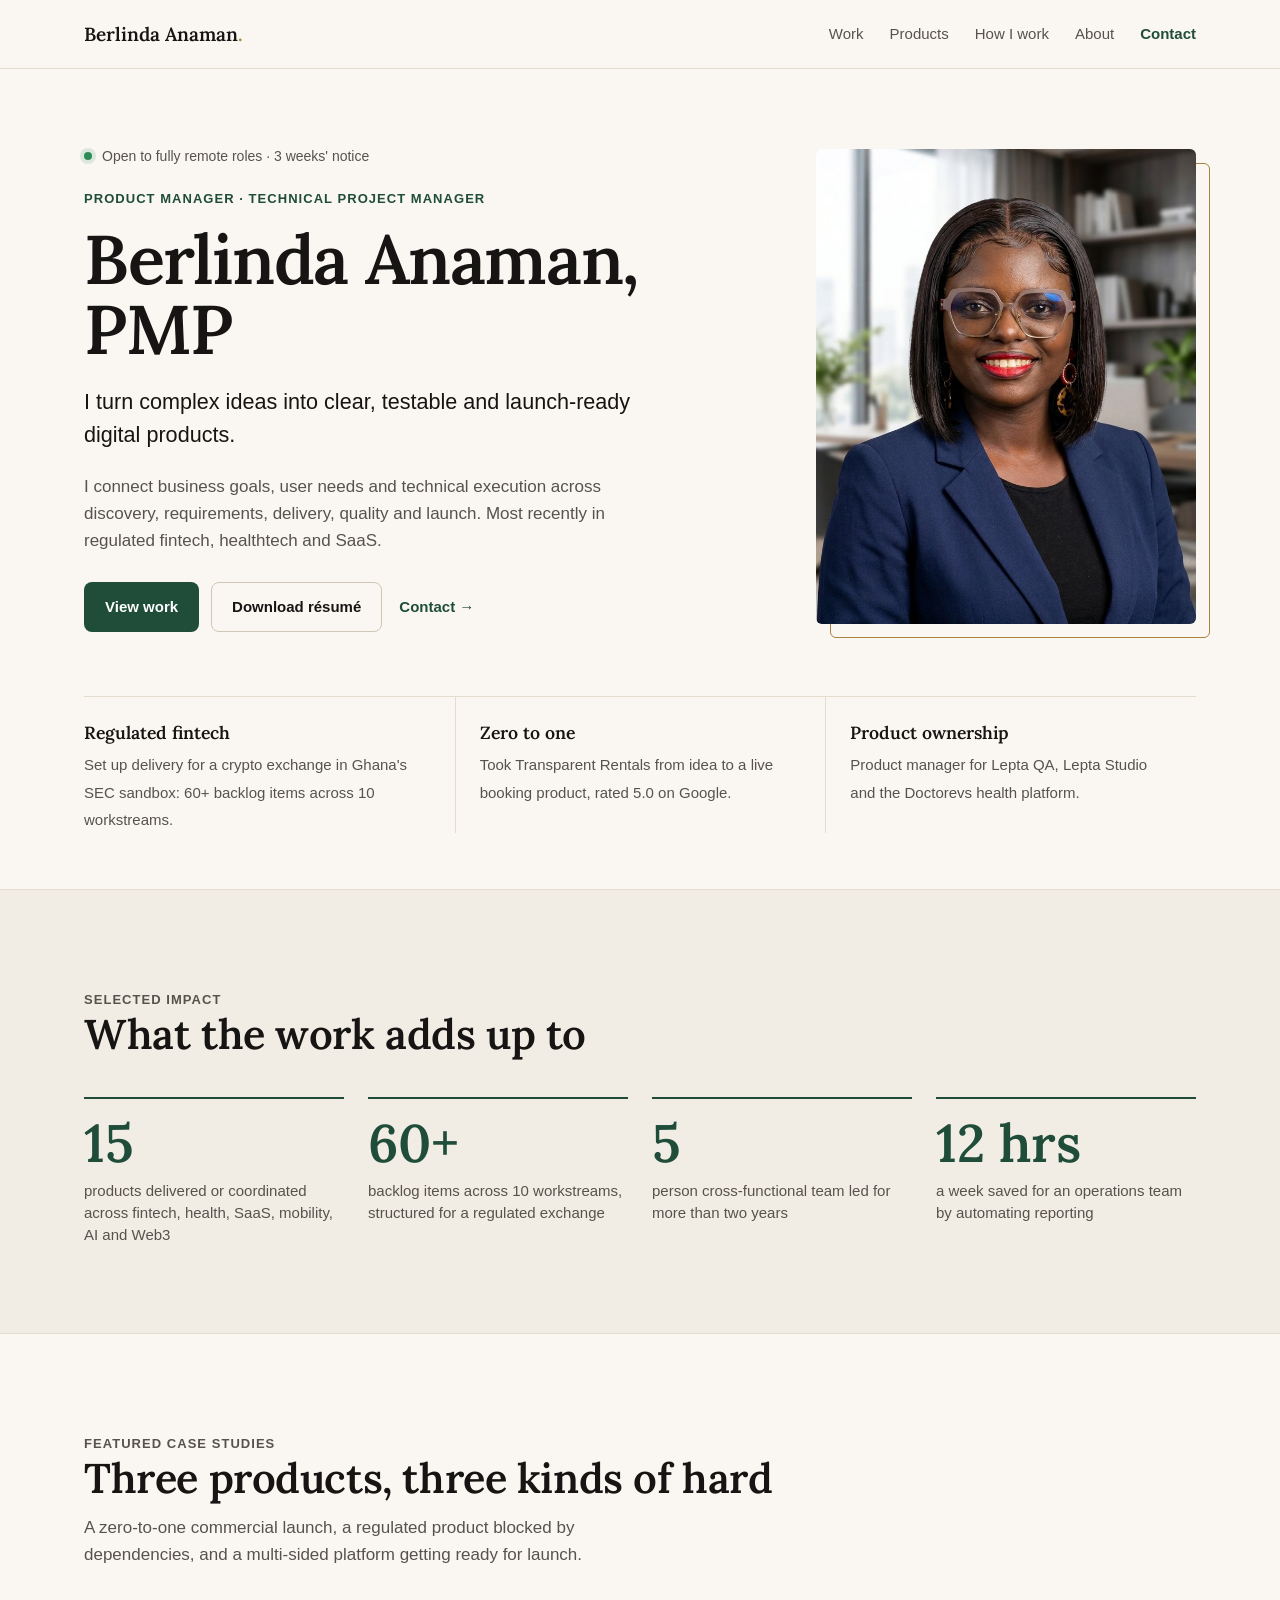
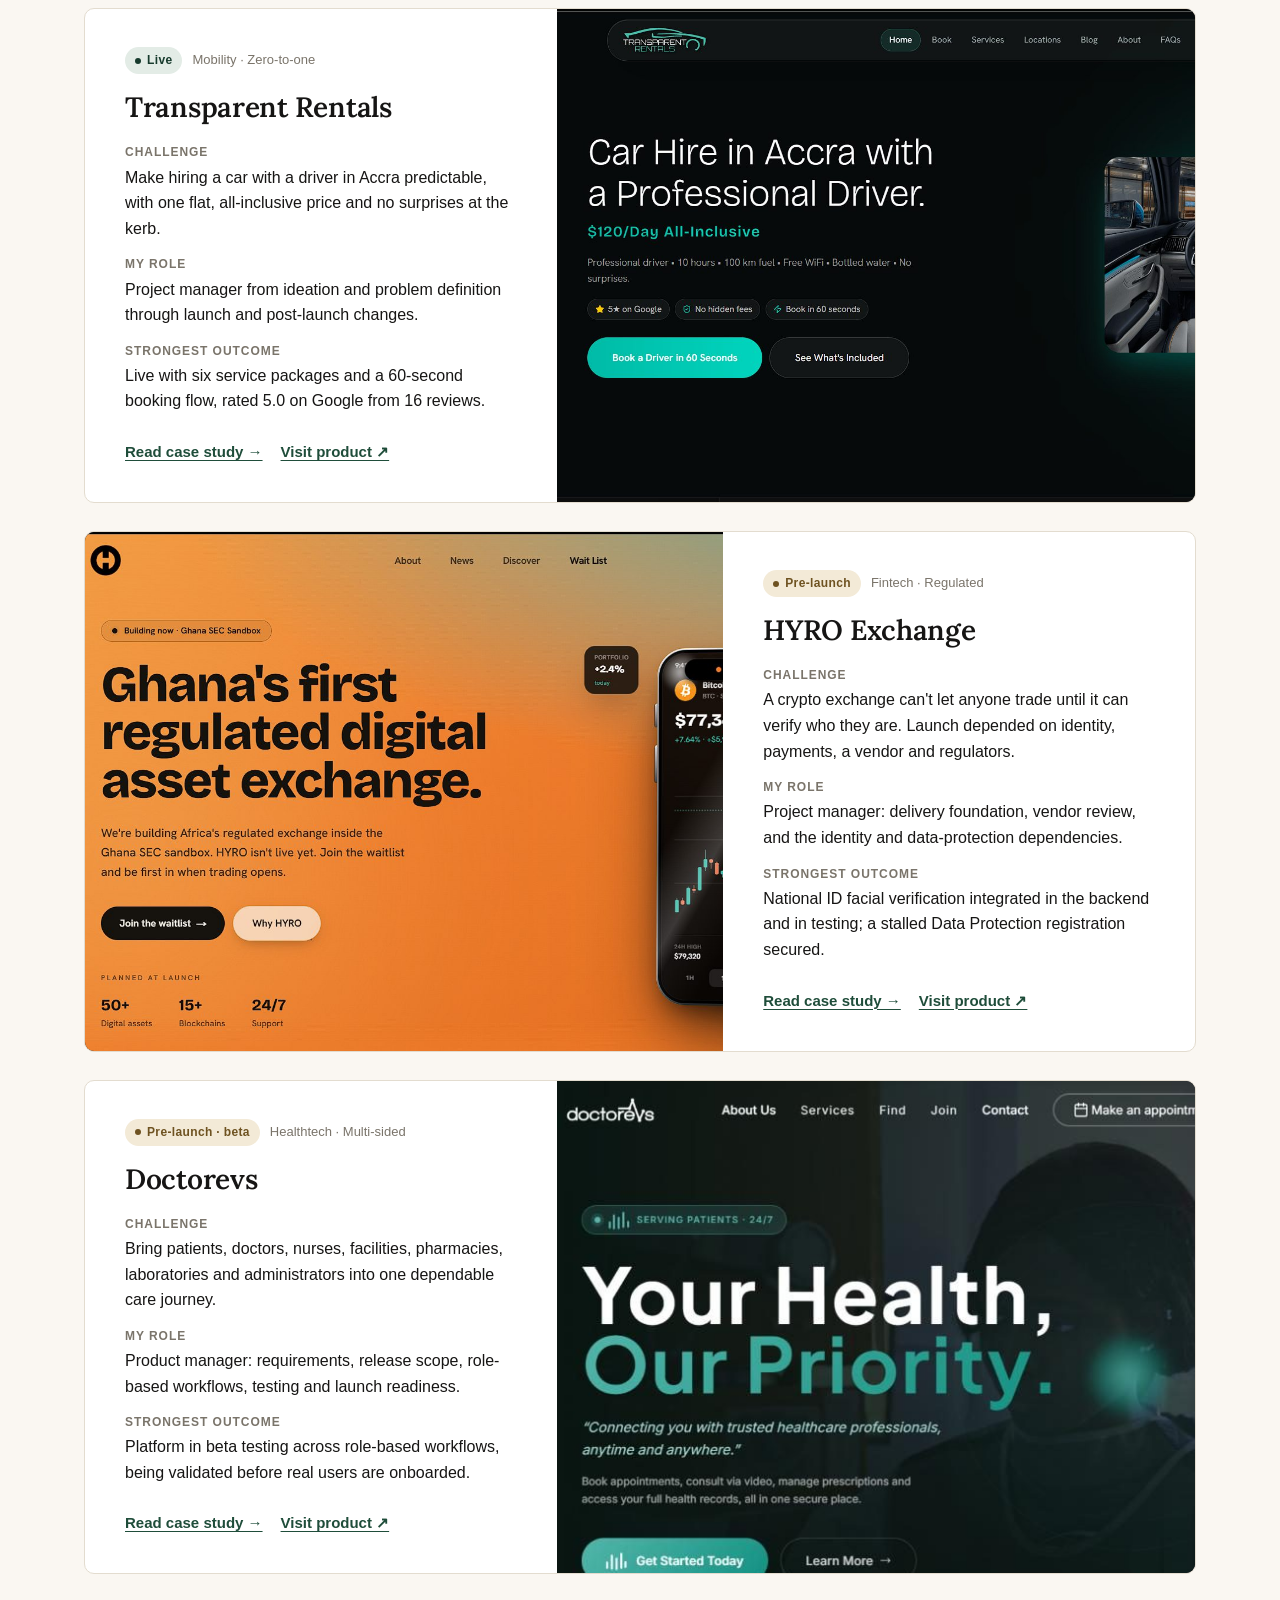
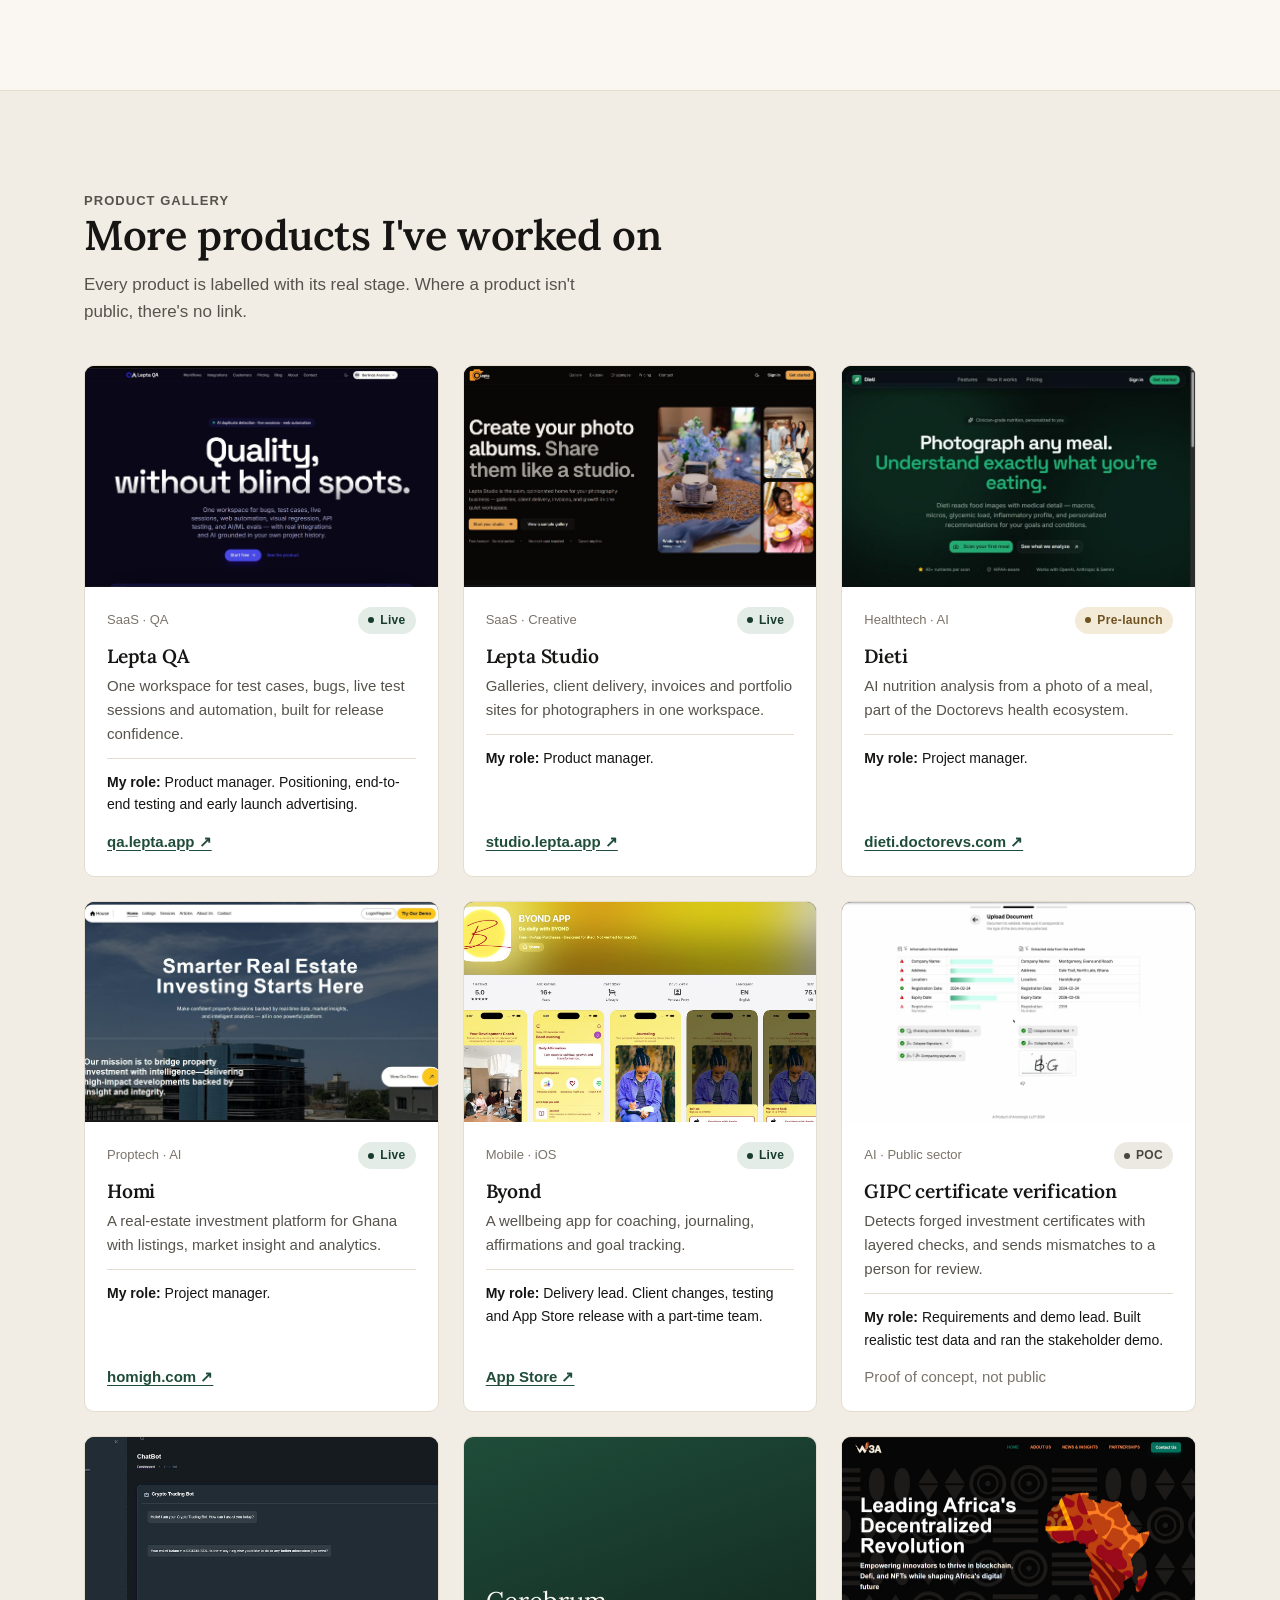
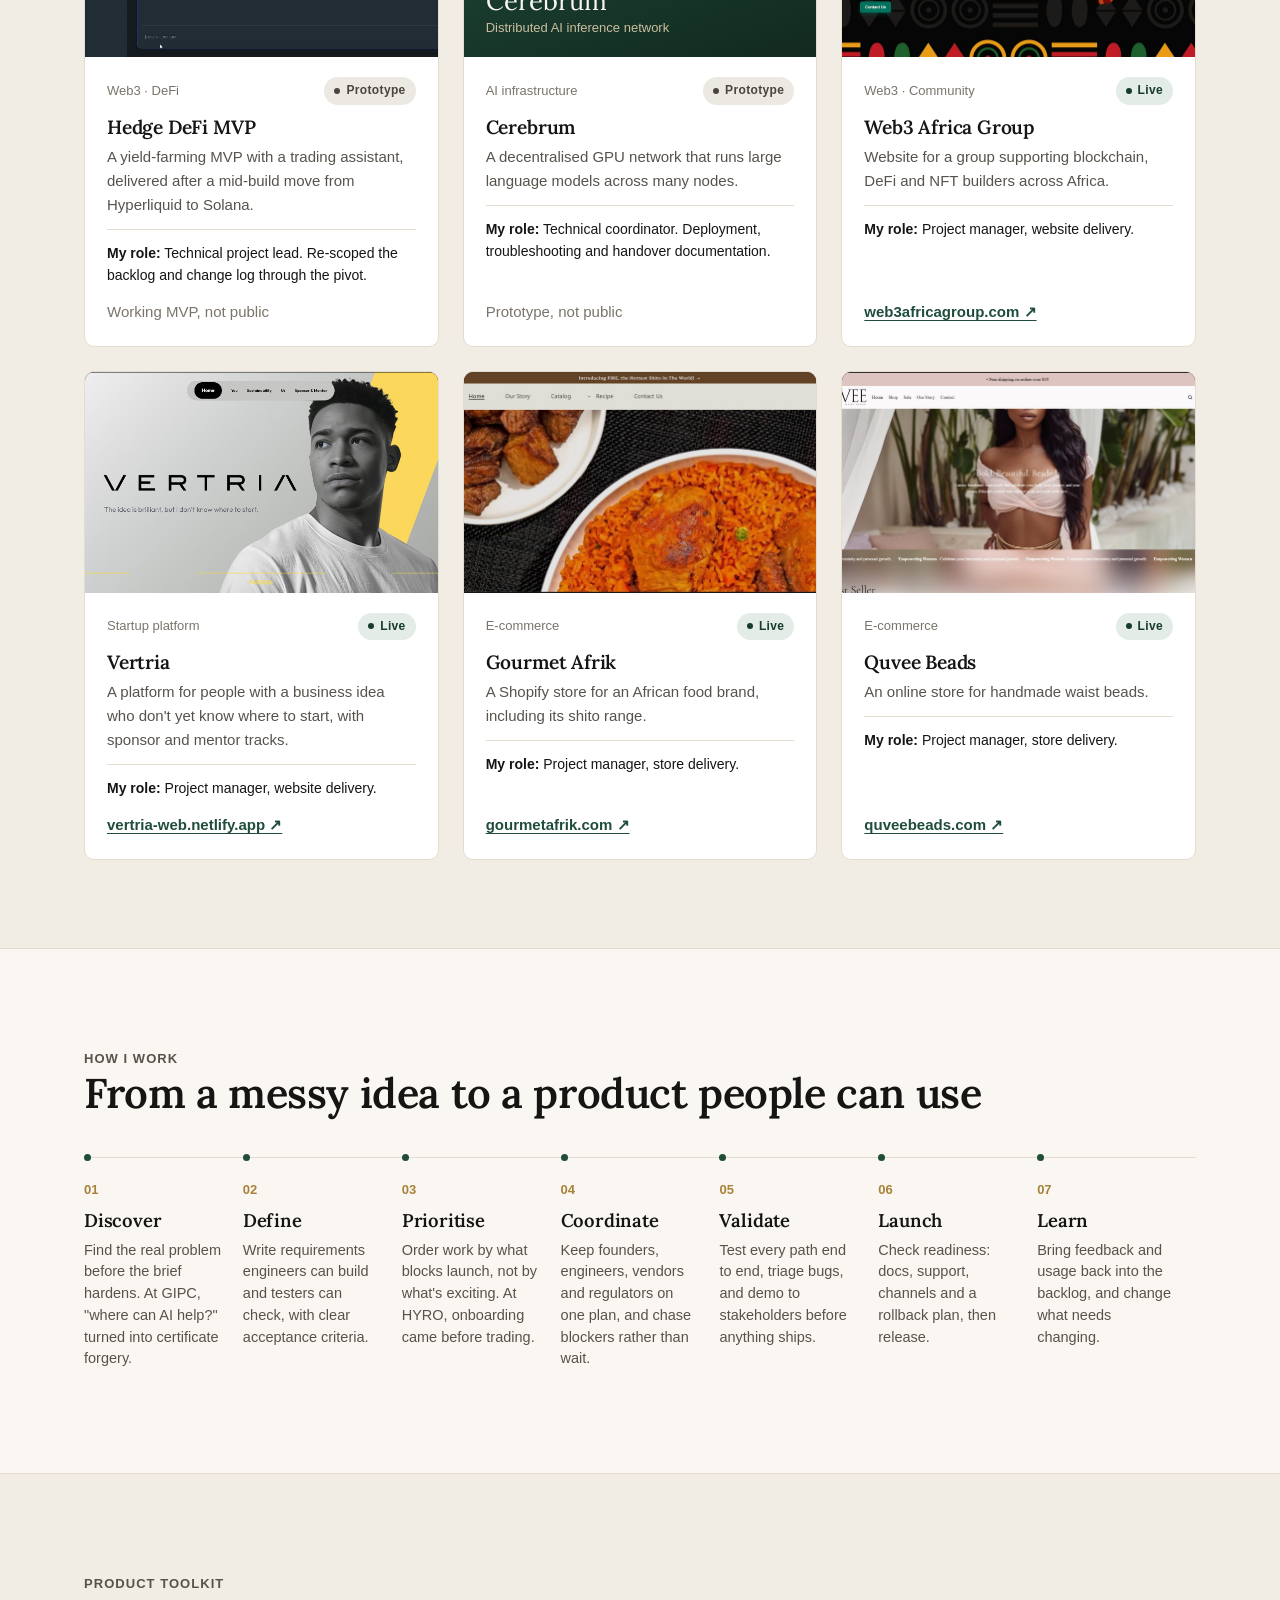
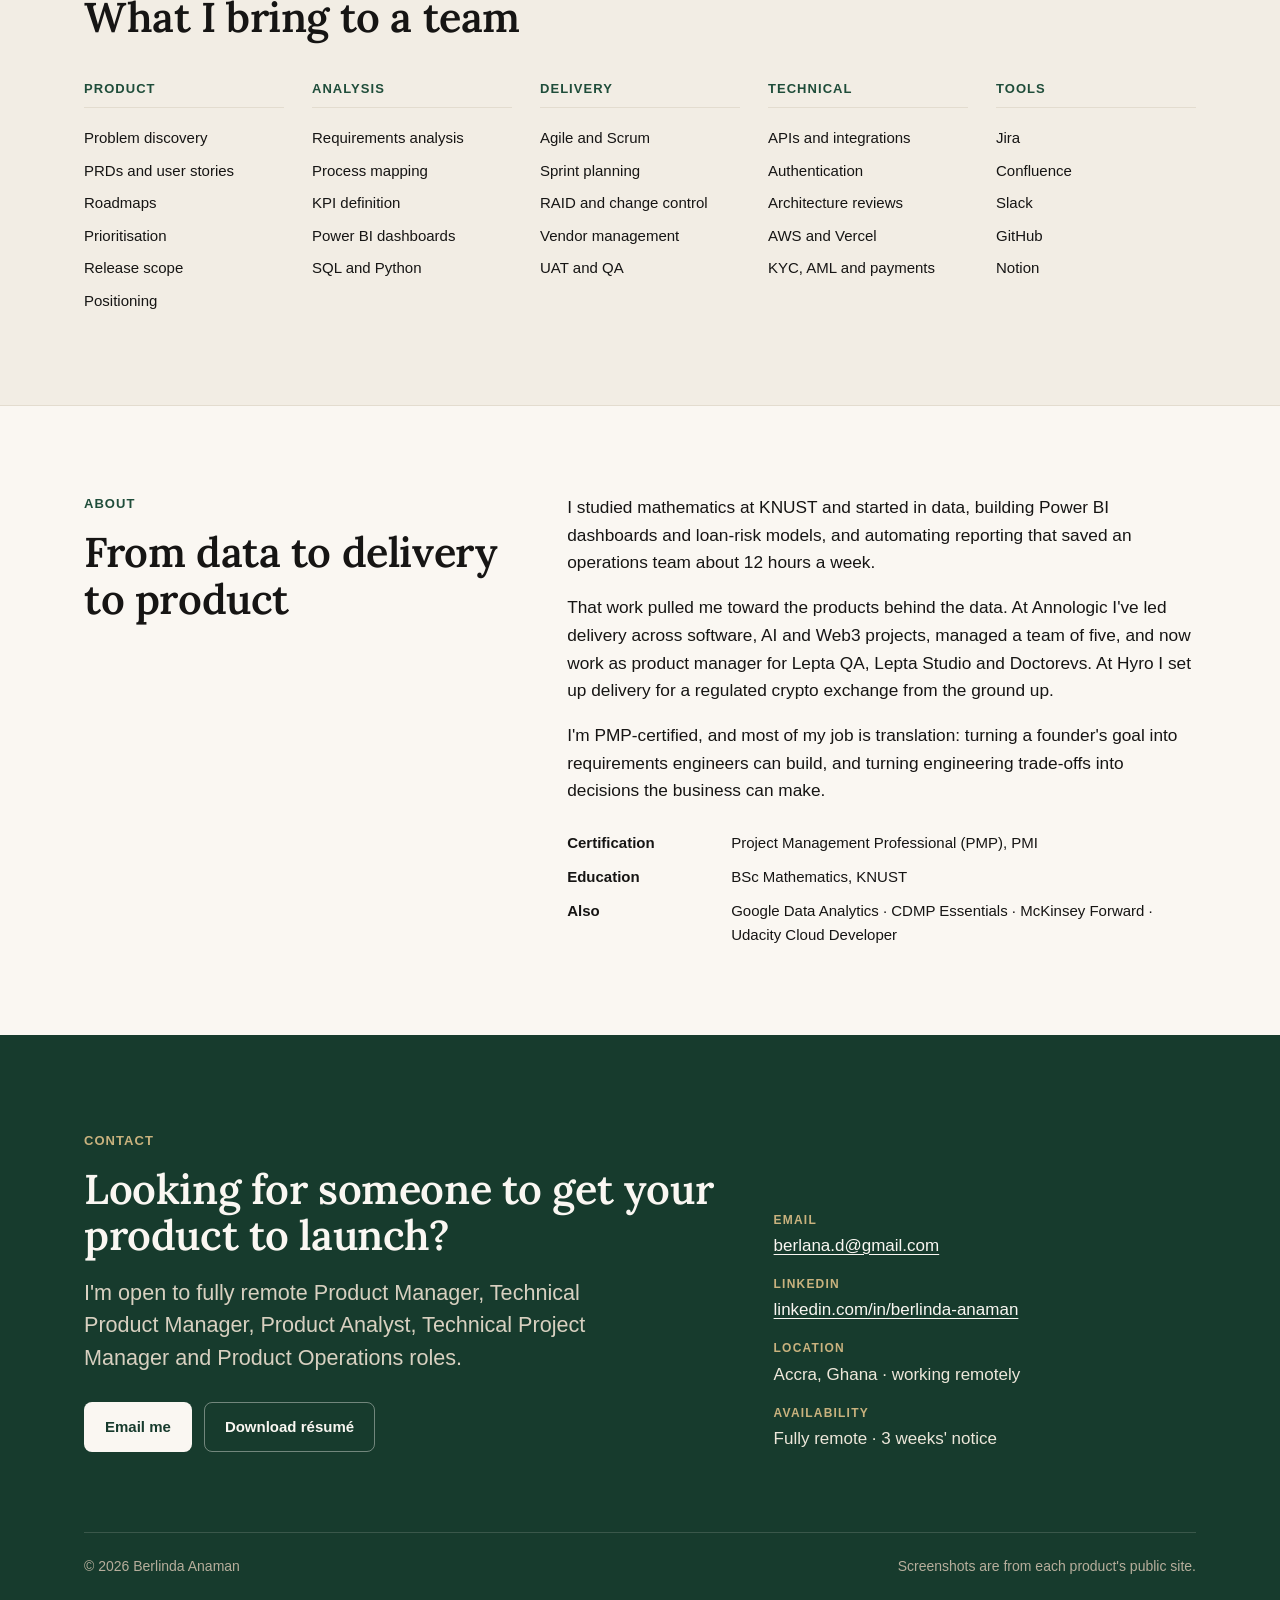
==== index.html @ 1538a053 "first commit" ====
<!doctype html>
<html lang="en">
<head>
<meta charset="utf-8">
<meta name="viewport" content="width=device-width, initial-scale=1">
<title>Berlinda Anaman, PMP — Product Manager &amp; Technical Project Manager</title>
<meta name="description" content="Product Manager and Technical Project Manager who turns complex ideas into clear, testable, launch-ready digital products across fintech, healthtech, SaaS and mobility. PMP-certified, Accra-based, open to fully remote roles.">
<link rel="canonical" href="https://berlindaanaman.com/">
<meta name="theme-color" content="#FAF7F2">
<meta property="og:type" content="website">
<meta property="og:site_name" content="Berlinda Anaman">
<meta property="og:title" content="Berlinda Anaman, PMP — Product Manager &amp; Technical Project Manager">
<meta property="og:description" content="I turn complex ideas into clear, testable, launch-ready digital products. Case studies in regulated fintech, healthtech and zero-to-one mobility.">
<meta property="og:url" content="https://berlindaanaman.com/">
<meta property="og:image" content="https://berlindaanaman.com/assets/img/og.jpg">
<meta property="og:image:width" content="1200">
<meta property="og:image:height" content="630">
<meta property="og:image:alt" content="Berlinda Anaman, PMP — Product Manager and Technical Project Manager">
<meta name="twitter:card" content="summary_large_image">
<meta name="twitter:title" content="Berlinda Anaman, PMP — Product Manager &amp; Technical Project Manager">
<meta name="twitter:description" content="I turn complex ideas into clear, testable, launch-ready digital products.">
<meta name="twitter:image" content="https://berlindaanaman.com/assets/img/og.jpg">
<link rel="icon" href="favicon.svg" type="image/svg+xml">
<link rel="apple-touch-icon" href="apple-touch-icon.png">
<link rel="preload" href="assets/fonts/lora-var.woff" as="font" type="font/woff" crossorigin>
<link rel="stylesheet" href="assets/css/style.css">
<script type="application/ld+json">
{"@context":"https://schema.org","@type":"Person","name":"Berlinda Anaman","honorificSuffix":"PMP","jobTitle":"Product Manager and Technical Project Manager","url":"https://berlindaanaman.com/","email":"mailto:berlana.d@gmail.com","image":"https://berlindaanaman.com/assets/img/berlinda-anaman.jpg","address":{"@type":"PostalAddress","addressLocality":"Accra","addressCountry":"GH"},"sameAs":["https://www.linkedin.com/in/berlinda-anaman/"],"alumniOf":"Kwame Nkrumah University of Science and Technology","hasCredential":"Project Management Professional (PMP)"}
</script>
</head>
<body>
<a class="skip" href="#main">Skip to content</a>

<header class="site-header">
  <nav class="wrap nav" aria-label="Main">
    <a class="brand" href="./">Berlinda Anaman<span>.</span></a>
    <ul>
      <li><a href="#work">Work</a></li>
      <li class="opt"><a href="#products">Products</a></li>
      <li class="opt"><a href="#how">How I work</a></li>
      <li><a href="#about">About</a></li>
      <li><a class="cta" href="#contact">Contact</a></li>
    </ul>
  </nav>
</header>

<main id="main">

<!-- HOME -->
<section class="hero">
  <div class="wrap">
    <div class="hero-grid">
      <div>
        <p class="avail"><i aria-hidden="true"></i>Open to fully remote roles · 3 weeks' notice</p>
        <p class="eyebrow">Product Manager · Technical Project Manager</p>
        <h1>Berlinda Anaman, PMP</h1>
        <p class="lede">I turn complex ideas into clear, testable and launch-ready digital products.</p>
        <p class="support">I connect business goals, user needs and technical execution across discovery, requirements, delivery, quality and launch. Most recently in regulated fintech, healthtech and SaaS.</p>
        <div class="btns">
          <a class="btn btn-primary" href="#work">View work</a>
          <a class="btn btn-secondary" href="resume/Berlinda-Anaman-Resume.pdf" download>Download résumé</a>
          <a class="btn btn-text" href="#contact">Contact →</a>
        </div>
      </div>
      <div class="portrait">
        <img src="assets/img/berlinda-anaman.jpg" width="720" height="960" alt="Portrait of Berlinda Anaman">
      </div>
    </div>
    <div class="proof">
      <div><b>Regulated fintech</b><span>Set up delivery for a crypto exchange in Ghana's SEC sandbox: 60+ backlog items across 10 workstreams.</span></div>
      <div><b>Zero to one</b><span>Took Transparent Rentals from idea to a live booking product, rated 5.0 on Google.</span></div>
      <div><b>Product ownership</b><span>Product manager for Lepta QA, Lepta Studio and the Doctorevs health platform.</span></div>
    </div>
  </div>
</section>

<!-- SELECTED IMPACT -->
<section class="band" aria-labelledby="impact-h">
  <div class="wrap">
    <div class="section-head">
      <div>
        <p class="eyebrow">Selected impact</p>
        <h2 id="impact-h">What the work adds up to</h2>
      </div>
    </div>
    <div class="impact">
      <div><b>15</b><span>products delivered or coordinated across fintech, health, SaaS, mobility, AI and Web3</span></div>
      <div><b>60+</b><span>backlog items across 10 workstreams, structured for a regulated exchange</span></div>
      <div><b>5</b><span>person cross-functional team led for more than two years</span></div>
      <div><b>12 hrs</b><span>a week saved for an operations team by automating reporting</span></div>
    </div>
  </div>
</section>

<!-- FEATURED CASE STUDIES -->
<section id="work" aria-labelledby="work-h">
  <div class="wrap">
    <div class="section-head">
      <div>
        <p class="eyebrow">Featured case studies</p>
        <h2 id="work-h">Three products, three kinds of hard</h2>
        <p>A zero-to-one commercial launch, a regulated product blocked by dependencies, and a multi-sided platform getting ready for launch.</p>
      </div>
    </div>

    <article class="case">
      <div class="case-media"><img src="assets/img/transparent-rentals.jpg" width="1432" height="895" alt="Transparent Rentals homepage: car hire in Accra with a professional driver, $120 a day all-inclusive" loading="lazy"></div>
      <div class="case-body">
        <div class="case-meta"><span class="badge">Live</span><span class="sector">Mobility · Zero-to-one</span></div>
        <h3>Transparent Rentals</h3>
        <dl>
          <div><dt>Challenge</dt><dd>Make hiring a car with a driver in Accra predictable, with one flat, all-inclusive price and no surprises at the kerb.</dd></div>
          <div><dt>My role</dt><dd>Project manager from ideation and problem definition through launch and post-launch changes.</dd></div>
          <div><dt>Strongest outcome</dt><dd>Live with six service packages and a 60-second booking flow, rated 5.0 on Google from 16 reviews.</dd></div>
        </dl>
        <div class="links"><a href="work/transparent-rentals/">Read case study →</a><a href="https://transparentrentals.com/" target="_blank" rel="noopener">Visit product ↗</a></div>
      </div>
    </article>

    <article class="case">
      <div class="case-media"><img src="assets/img/hyro.jpg" width="1408" height="880" alt="HYRO homepage: Ghana's first regulated digital asset exchange, building in the Ghana SEC sandbox" loading="lazy"></div>
      <div class="case-body">
        <div class="case-meta"><span class="badge pre">Pre-launch</span><span class="sector">Fintech · Regulated</span></div>
        <h3>HYRO Exchange</h3>
        <dl>
          <div><dt>Challenge</dt><dd>A crypto exchange can't let anyone trade until it can verify who they are. Launch depended on identity, payments, a vendor and regulators.</dd></div>
          <div><dt>My role</dt><dd>Project manager: delivery foundation, vendor review, and the identity and data-protection dependencies.</dd></div>
          <div><dt>Strongest outcome</dt><dd>National ID facial verification integrated in the backend and in testing; a stalled Data Protection registration secured.</dd></div>
        </dl>
        <div class="links"><a href="work/hyro/">Read case study →</a><a href="https://hyro.to/" target="_blank" rel="noopener">Visit product ↗</a></div>
      </div>
    </article>

    <article class="case">
      <div class="case-media"><img src="assets/img/doctorevs.jpg" width="800" height="500" alt="Doctorevs homepage: book appointments, consult by video and manage prescriptions and records" loading="lazy"></div>
      <div class="case-body">
        <div class="case-meta"><span class="badge pre">Pre-launch · beta</span><span class="sector">Healthtech · Multi-sided</span></div>
        <h3>Doctorevs</h3>
        <dl>
          <div><dt>Challenge</dt><dd>Bring patients, doctors, nurses, facilities, pharmacies, laboratories and administrators into one dependable care journey.</dd></div>
          <div><dt>My role</dt><dd>Product manager: requirements, release scope, role-based workflows, testing and launch readiness.</dd></div>
          <div><dt>Strongest outcome</dt><dd>Platform in beta testing across role-based workflows, being validated before real users are onboarded.</dd></div>
        </dl>
        <div class="links"><a href="work/doctorevs/">Read case study →</a><a href="https://doctorevs.com/" target="_blank" rel="noopener">Visit product ↗</a></div>
      </div>
    </article>
  </div>
</section>

<!-- LIVE PRODUCT GALLERY -->
<section id="products" class="band" aria-labelledby="products-h">
  <div class="wrap">
    <div class="section-head">
      <div>
        <p class="eyebrow">Product gallery</p>
        <h2 id="products-h">More products I've worked on</h2>
        <p>Every product is labelled with its real stage. Where a product isn't public, there's no link.</p>
      </div>
    </div>
    <div class="gallery">

      <article class="tile">
        <div class="tile-media"><img src="assets/img/lepta-qa.jpg" width="1432" height="895" alt="Lepta QA homepage: Quality, without blind spots" loading="lazy"></div>
        <div class="tile-body">
          <div class="tile-top"><span class="sector">SaaS · QA</span><span class="badge">Live</span></div>
          <h3>Lepta QA</h3>
          <p>One workspace for test cases, bugs, live test sessions and automation, built for release confidence.</p>
          <p class="role"><b>My role:</b> Product manager. Positioning, end-to-end testing and early launch advertising.</p>
          <a class="go" href="https://qa.lepta.app/" target="_blank" rel="noopener">qa.lepta.app ↗</a>
        </div>
      </article>

      <article class="tile">
        <div class="tile-media"><img src="assets/img/lepta-studio.jpg" width="1422" height="889" alt="Lepta Studio homepage: create your photo albums and share them like a studio" loading="lazy"></div>
        <div class="tile-body">
          <div class="tile-top"><span class="sector">SaaS · Creative</span><span class="badge">Live</span></div>
          <h3>Lepta Studio</h3>
          <p>Galleries, client delivery, invoices and portfolio sites for photographers in one workspace.</p>
          <p class="role"><b>My role:</b> Product manager.</p>
          <a class="go" href="https://studio.lepta.app/" target="_blank" rel="noopener">studio.lepta.app ↗</a>
        </div>
      </article>

      <article class="tile">
        <div class="tile-media"><img src="assets/img/dieti.jpg" width="800" height="500" alt="Dieti homepage: photograph any meal and understand exactly what you're eating" loading="lazy"></div>
        <div class="tile-body">
          <div class="tile-top"><span class="sector">Healthtech · AI</span><span class="badge pre">Pre-launch</span></div>
          <h3>Dieti</h3>
          <p>AI nutrition analysis from a photo of a meal, part of the Doctorevs health ecosystem.</p>
          <p class="role"><b>My role:</b> Project manager.</p>
          <a class="go" href="https://dieti.doctorevs.com/" target="_blank" rel="noopener">dieti.doctorevs.com ↗</a>
        </div>
      </article>

      <article class="tile">
        <div class="tile-media"><img src="assets/img/homi.jpg" width="1428" height="893" alt="Homi homepage: smarter real estate investing starts here" loading="lazy"></div>
        <div class="tile-body">
          <div class="tile-top"><span class="sector">Proptech · AI</span><span class="badge">Live</span></div>
          <h3>Homi</h3>
          <p>A real-estate investment platform for Ghana with listings, market insight and analytics.</p>
          <p class="role"><b>My role:</b> Project manager.</p>
          <a class="go" href="https://homigh.com/" target="_blank" rel="noopener">homigh.com ↗</a>
        </div>
      </article>

      <article class="tile">
        <div class="tile-media"><img src="assets/img/byond.jpg" width="1400" height="875" alt="Byond app on the App Store: development coaching and journaling" loading="lazy"></div>
        <div class="tile-body">
          <div class="tile-top"><span class="sector">Mobile · iOS</span><span class="badge">Live</span></div>
          <h3>Byond</h3>
          <p>A wellbeing app for coaching, journaling, affirmations and goal tracking.</p>
          <p class="role"><b>My role:</b> Delivery lead. Client changes, testing and App Store release with a part-time team.</p>
          <a class="go" href="https://apps.apple.com/us/app/byond-app/id6756637330" target="_blank" rel="noopener">App Store ↗</a>
        </div>
      </article>

      <article class="tile">
        <div class="tile-media"><img src="assets/img/gipc.jpg" width="1600" height="1000" alt="Document verification proof of concept comparing extracted certificate data and signatures against records" loading="lazy"></div>
        <div class="tile-body">
          <div class="tile-top"><span class="sector">AI · Public sector</span><span class="badge poc">POC</span></div>
          <h3>GIPC certificate verification</h3>
          <p>Detects forged investment certificates with layered checks, and sends mismatches to a person for review.</p>
          <p class="role"><b>My role:</b> Requirements and demo lead. Built realistic test data and ran the stakeholder demo.</p>
          <span class="go none">Proof of concept, not public</span>
        </div>
      </article>

      <article class="tile">
        <div class="tile-media"><img src="assets/img/hedge.jpg" width="1400" height="875" alt="Hedge DeFi prototype showing a crypto trading assistant" loading="lazy"></div>
        <div class="tile-body">
          <div class="tile-top"><span class="sector">Web3 · DeFi</span><span class="badge poc">Prototype</span></div>
          <h3>Hedge DeFi MVP</h3>
          <p>A yield-farming MVP with a trading assistant, delivered after a mid-build move from Hyperliquid to Solana.</p>
          <p class="role"><b>My role:</b> Technical project lead. Re-scoped the backlog and change log through the pivot.</p>
          <span class="go none">Working MVP, not public</span>
        </div>
      </article>

      <article class="tile">
        <div class="tile-media type"><span>Cerebrum<small>Distributed AI inference network</small></span></div>
        <div class="tile-body">
          <div class="tile-top"><span class="sector">AI infrastructure</span><span class="badge poc">Prototype</span></div>
          <h3>Cerebrum</h3>
          <p>A decentralised GPU network that runs large language models across many nodes.</p>
          <p class="role"><b>My role:</b> Technical coordinator. Deployment, troubleshooting and handover documentation.</p>
          <span class="go none">Prototype, not public</span>
        </div>
      </article>

      <article class="tile">
        <div class="tile-media"><img src="assets/img/web3-africa.jpg" width="1412" height="883" alt="Web3 Africa Group homepage: leading Africa's decentralized revolution" loading="lazy"></div>
        <div class="tile-body">
          <div class="tile-top"><span class="sector">Web3 · Community</span><span class="badge">Live</span></div>
          <h3>Web3 Africa Group</h3>
          <p>Website for a group supporting blockchain, DeFi and NFT builders across Africa.</p>
          <p class="role"><b>My role:</b> Project manager, website delivery.</p>
          <a class="go" href="https://www.web3africagroup.com/" target="_blank" rel="noopener">web3africagroup.com ↗</a>
        </div>
      </article>

      <article class="tile">
        <div class="tile-media"><img src="assets/img/vertria.jpg" width="1385" height="866" alt="Vertria homepage" loading="lazy"></div>
        <div class="tile-body">
          <div class="tile-top"><span class="sector">Startup platform</span><span class="badge">Live</span></div>
          <h3>Vertria</h3>
          <p>A platform for people with a business idea who don't yet know where to start, with sponsor and mentor tracks.</p>
          <p class="role"><b>My role:</b> Project manager, website delivery.</p>
          <a class="go" href="https://vertria-web.netlify.app/" target="_blank" rel="noopener">vertria-web.netlify.app ↗</a>
        </div>
      </article>

      <article class="tile">
        <div class="tile-media"><img src="assets/img/gourmet-afrik.jpg" width="1420" height="888" alt="Gourmet Afrik online store homepage" loading="lazy"></div>
        <div class="tile-body">
          <div class="tile-top"><span class="sector">E-commerce</span><span class="badge">Live</span></div>
          <h3>Gourmet Afrik</h3>
          <p>A Shopify store for an African food brand, including its shito range.</p>
          <p class="role"><b>My role:</b> Project manager, store delivery.</p>
          <a class="go" href="https://www.gourmetafrik.com/" target="_blank" rel="noopener">gourmetafrik.com ↗</a>
        </div>
      </article>

      <article class="tile">
        <div class="tile-media"><img src="assets/img/quvee.jpg" width="1416" height="885" alt="Quvee waist beads online store homepage" loading="lazy"></div>
        <div class="tile-body">
          <div class="tile-top"><span class="sector">E-commerce</span><span class="badge">Live</span></div>
          <h3>Quvee Beads</h3>
          <p>An online store for handmade waist beads.</p>
          <p class="role"><b>My role:</b> Project manager, store delivery.</p>
          <a class="go" href="https://quveebeads.com/" target="_blank" rel="noopener">quveebeads.com ↗</a>
        </div>
      </article>

    </div>
  </div>
</section>

<!-- HOW I WORK -->
<section id="how" aria-labelledby="how-h">
  <div class="wrap">
    <div class="section-head">
      <div>
        <p class="eyebrow">How I work</p>
        <h2 id="how-h">From a messy idea to a product people can use</h2>
      </div>
    </div>
    <ol class="steps">
      <li><h3>Discover</h3><p>Find the real problem before the brief hardens. At GIPC, "where can AI help?" turned into certificate forgery.</p></li>
      <li><h3>Define</h3><p>Write requirements engineers can build and testers can check, with clear acceptance criteria.</p></li>
      <li><h3>Prioritise</h3><p>Order work by what blocks launch, not by what's exciting. At HYRO, onboarding came before trading.</p></li>
      <li><h3>Coordinate</h3><p>Keep founders, engineers, vendors and regulators on one plan, and chase blockers rather than wait.</p></li>
      <li><h3>Validate</h3><p>Test every path end to end, triage bugs, and demo to stakeholders before anything ships.</p></li>
      <li><h3>Launch</h3><p>Check readiness: docs, support, channels and a rollback plan, then release.</p></li>
      <li><h3>Learn</h3><p>Bring feedback and usage back into the backlog, and change what needs changing.</p></li>
    </ol>
  </div>
</section>

<!-- TOOLKIT -->
<section class="band" aria-labelledby="tools-h">
  <div class="wrap">
    <div class="section-head">
      <div>
        <p class="eyebrow">Product toolkit</p>
        <h2 id="tools-h">What I bring to a team</h2>
      </div>
    </div>
    <div class="toolkit">
      <div><h3>Product</h3><ul><li>Problem discovery</li><li>PRDs and user stories</li><li>Roadmaps</li><li>Prioritisation</li><li>Release scope</li><li>Positioning</li></ul></div>
      <div><h3>Analysis</h3><ul><li>Requirements analysis</li><li>Process mapping</li><li>KPI definition</li><li>Power BI dashboards</li><li>SQL and Python</li></ul></div>
      <div><h3>Delivery</h3><ul><li>Agile and Scrum</li><li>Sprint planning</li><li>RAID and change control</li><li>Vendor management</li><li>UAT and QA</li></ul></div>
      <div><h3>Technical</h3><ul><li>APIs and integrations</li><li>Authentication</li><li>Architecture reviews</li><li>AWS and Vercel</li><li>KYC, AML and payments</li></ul></div>
      <div><h3>Tools</h3><ul><li>Jira</li><li>Confluence</li><li>Slack</li><li>GitHub</li><li>Notion</li></ul></div>
    </div>
  </div>
</section>

<!-- ABOUT -->
<section id="about" aria-labelledby="about-h">
  <div class="wrap about">
    <div>
      <p class="eyebrow">About</p>
      <h2 id="about-h">From data to delivery to product</h2>
    </div>
    <div class="body">
      <p>I studied mathematics at KNUST and started in data, building Power BI dashboards and loan-risk models, and automating reporting that saved an operations team about 12 hours a week.</p>
      <p>That work pulled me toward the products behind the data. At Annologic I've led delivery across software, AI and Web3 projects, managed a team of five, and now work as product manager for Lepta QA, Lepta Studio and Doctorevs. At Hyro I set up delivery for a regulated crypto exchange from the ground up.</p>
      <p>I'm PMP-certified, and most of my job is translation: turning a founder's goal into requirements engineers can build, and turning engineering trade-offs into decisions the business can make.</p>
      <ul class="creds">
        <li><b>Certification</b><span>Project Management Professional (PMP), PMI</span></li>
        <li><b>Education</b><span>BSc Mathematics, KNUST</span></li>
        <li><b>Also</b><span>Google Data Analytics · CDMP Essentials · McKinsey Forward · Udacity Cloud Developer</span></li>
      </ul>
    </div>
  </div>
</section>

</main>

<!-- CONTACT -->
<footer id="contact" class="contact">
  <div class="wrap">
    <div class="contact-grid">
      <div>
        <p class="eyebrow" style="color:#C9B27E">Contact</p>
        <h2>Looking for someone to get your product to launch?</h2>
        <p class="lede" style="margin-top:18px">I'm open to fully remote Product Manager, Technical Product Manager, Product Analyst, Technical Project Manager and Product Operations roles.</p>
        <div class="btns">
          <a class="btn btn-primary" href="mailto:berlana.d@gmail.com">Email me</a>
          <a class="btn btn-secondary" href="resume/Berlinda-Anaman-Resume.pdf" download>Download résumé</a>
        </div>
      </div>
      <dl>
        <div><dt>Email</dt><dd><a href="mailto:berlana.d@gmail.com">berlana.d@gmail.com</a></dd></div>
        <div><dt>LinkedIn</dt><dd><a href="https://www.linkedin.com/in/berlinda-anaman/" target="_blank" rel="noopener">linkedin.com/in/berlinda-anaman</a></dd></div>
        <div><dt>Location</dt><dd>Accra, Ghana · working remotely</dd></div>
        <div><dt>Availability</dt><dd>Fully remote · 3 weeks' notice</dd></div>
      </dl>
    </div>
    <div class="foot">
      <span>© 2026 Berlinda Anaman</span>
      <span>Screenshots are from each product's public site.</span>
    </div>
  </div>
</footer>

<script defer src="/_vercel/insights/script.js"></script>
</body>
</html>
---- assets/css/style.css ----
/* Berlinda Anaman — portfolio
   Warm white / near-black / deep green / restrained gold */

@font-face{font-family:"Lora";src:url("../fonts/lora-var.woff") format("woff");font-weight:400 700;font-style:normal;font-display:swap}
@font-face{font-family:"Lora";src:url("../fonts/lora-italic-var.woff") format("woff");font-weight:400 700;font-style:italic;font-display:swap}

:root{
  --bg:#FAF7F2;
  --surface:#F2EDE4;
  --card:#FFFFFF;
  --ink:#161514;
  --muted:#57534C;
  --faint:#7A746A;
  --green:#1F4D3A;
  --green-ink:#173B2D;
  --green-soft:#E3ECE6;
  --gold:#A8823A;
  --gold-soft:#F3EAD7;
  --rule:#E3DCCF;
  --serif:"Lora",Georgia,"Times New Roman",serif;
  --sans:-apple-system,BlinkMacSystemFont,"Segoe UI",Roboto,"Helvetica Neue",Arial,sans-serif;
  --wrap:1160px;
  --radius:10px;
}

*{box-sizing:border-box}
html{-webkit-text-size-adjust:100%;scroll-behavior:smooth;scroll-padding-top:84px}
@media (prefers-reduced-motion:reduce){html{scroll-behavior:auto}*{transition:none!important}}
body{margin:0;background:var(--bg);color:var(--ink);font-family:var(--sans);font-size:17px;line-height:1.6;-webkit-font-smoothing:antialiased;text-rendering:optimizeLegibility}
img{max-width:100%;display:block;height:auto}
a{color:var(--green);text-underline-offset:3px;text-decoration-thickness:1px}
a:hover{color:var(--green-ink)}
:focus-visible{outline:2px solid var(--green);outline-offset:3px;border-radius:4px}
.wrap{max-width:var(--wrap);margin:0 auto;padding:0 24px}
.skip{position:absolute;left:-9999px;top:8px;background:var(--green);color:#fff;padding:8px 14px;border-radius:6px;z-index:100}
.skip:focus{left:16px}

/* Header */
.site-header{position:sticky;top:0;z-index:50;background:rgba(250,247,242,.92);backdrop-filter:saturate(140%) blur(8px);-webkit-backdrop-filter:saturate(140%) blur(8px);border-bottom:1px solid var(--rule)}
.nav{display:flex;align-items:center;justify-content:space-between;gap:16px;height:68px}
.brand{font-family:var(--serif);font-weight:600;font-size:19px;color:var(--ink);text-decoration:none;white-space:nowrap}
.brand span{color:var(--gold)}
.nav ul{display:flex;align-items:center;gap:26px;list-style:none;margin:0;padding:0;font-size:15px}
.nav ul a{color:var(--muted);text-decoration:none}
.nav ul a:hover{color:var(--ink)}
.nav .cta{color:var(--green);font-weight:600}
@media (max-width:820px){.nav ul li.opt{display:none}.nav ul{gap:18px}}
@media (max-width:420px){.brand{font-size:17px}.nav ul{font-size:14px;gap:14px}}

/* Type */
h1,h2,h3{font-family:var(--serif);font-weight:600;letter-spacing:-.01em;color:var(--ink);margin:0}
h1{font-size:clamp(2.6rem,6vw,4.3rem);line-height:1.02;letter-spacing:-.02em}
h2{font-size:clamp(1.9rem,3.6vw,2.6rem);line-height:1.12}
h3{font-size:1.35rem;line-height:1.25}
p{margin:0 0 1em}
.eyebrow{font-size:13px;font-weight:600;letter-spacing:.08em;text-transform:uppercase;color:var(--green);margin:0 0 14px}
.lede{font-size:clamp(1.15rem,2vw,1.35rem);line-height:1.5;color:var(--ink);max-width:36rem}
.muted{color:var(--muted)}

/* Buttons */
.btns{display:flex;flex-wrap:wrap;gap:12px;margin-top:28px}
.btn{display:inline-flex;align-items:center;gap:8px;padding:12px 20px;border-radius:8px;font-weight:600;font-size:15px;text-decoration:none;border:1px solid transparent;transition:background .15s,border-color .15s,color .15s}
.btn-primary{background:var(--green);color:#fff}
.btn-primary:hover{background:var(--green-ink);color:#fff}
.btn-secondary{background:transparent;color:var(--ink);border-color:#CFC6B6}
.btn-secondary:hover{border-color:var(--ink);color:var(--ink)}
.btn-text{padding-left:4px;padding-right:4px;color:var(--green)}

/* Sections */
section{padding:88px 0}
.section-head{display:flex;justify-content:space-between;align-items:flex-end;gap:24px;margin-bottom:40px;flex-wrap:wrap}
.section-head p{max-width:34rem;margin:12px 0 0;color:var(--muted)}
.band{background:var(--surface);border-top:1px solid var(--rule);border-bottom:1px solid var(--rule)}

/* Hero */
.hero{padding:72px 0 56px}
.hero-grid{display:grid;grid-template-columns:1.25fr .75fr;gap:64px;align-items:center}
.hero h1{margin-bottom:22px}
.hero .support{color:var(--muted);max-width:34rem;margin-top:16px}
.avail{display:inline-flex;align-items:center;gap:10px;font-size:14px;color:var(--muted);margin-bottom:22px}
.avail i{width:8px;height:8px;border-radius:50%;background:#2E8B57;box-shadow:0 0 0 4px rgba(46,139,87,.15)}
.portrait{position:relative;justify-self:end;width:100%;max-width:380px}
.portrait img{border-radius:6px;aspect-ratio:4/5;object-fit:cover;object-position:50% 15%;position:relative;z-index:1}
.portrait::after{content:"";position:absolute;inset:14px -14px -14px 14px;border:1px solid var(--gold);border-radius:6px}
.proof{display:grid;grid-template-columns:repeat(3,1fr);gap:0;margin-top:64px;border-top:1px solid var(--rule)}
.proof div{padding:22px 24px 0 0}
.proof div+div{padding-left:24px;border-left:1px solid var(--rule)}
.proof b{display:block;font-family:var(--serif);font-weight:600;font-size:1.1rem;margin-bottom:4px}
.proof span{font-size:15px;color:var(--muted)}
@media (max-width:900px){
  .hero-grid{grid-template-columns:1fr;gap:40px}
  .portrait{justify-self:start;max-width:200px;order:-1}
  .proof{grid-template-columns:1fr}
  .proof div,.proof div+div{padding:18px 0;border-left:0;border-bottom:1px solid var(--rule)}
}

/* Impact */
.impact{display:grid;grid-template-columns:repeat(4,1fr);gap:24px}
.impact div{border-top:2px solid var(--green);padding-top:18px}
.impact b{display:block;font-family:var(--serif);font-weight:600;font-size:clamp(2.4rem,4.5vw,3.3rem);line-height:1;color:var(--green);margin-bottom:10px}
.impact span{display:block;color:var(--muted);font-size:15px;line-height:1.45}
@media (max-width:900px){.impact{grid-template-columns:1fr 1fr}}
@media (max-width:480px){.impact{grid-template-columns:1fr}}

/* Badges */
.badge{display:inline-flex;align-items:center;gap:6px;font-size:12px;font-weight:600;letter-spacing:.03em;padding:4px 10px;border-radius:999px;background:var(--green-soft);color:var(--green-ink);white-space:nowrap}
.badge::before{content:"";width:6px;height:6px;border-radius:50%;background:currentColor}
.badge.pre{background:var(--gold-soft);color:#6E5220}
.badge.poc{background:#ECE9E3;color:#4A463F}
.sector{font-size:13px;color:var(--faint)}

/* Featured cases */
.case{display:grid;grid-template-columns:1.15fr .85fr;gap:0;background:var(--card);border:1px solid var(--rule);border-radius:var(--radius);overflow:hidden;margin-bottom:28px}
.case:nth-child(even){grid-template-columns:.85fr 1.15fr}
.case:nth-child(even) .case-media{order:2}
.case-media{background:#111;min-height:100%}
.case-media img{width:100%;height:100%;object-fit:cover;object-position:left top;aspect-ratio:16/10}
.case-body{padding:38px 40px;display:flex;flex-direction:column}
.case-meta{display:flex;flex-wrap:wrap;align-items:center;gap:10px;margin-bottom:16px}
.case-body h3{font-size:1.75rem;margin-bottom:18px}
.case dl{margin:0 0 26px;display:grid;gap:14px}
.case dt{font-size:12px;font-weight:600;letter-spacing:.08em;text-transform:uppercase;color:var(--faint);margin-bottom:2px}
.case dd{margin:0;font-size:16px}
.case .links{margin-top:auto;display:flex;flex-wrap:wrap;gap:18px;align-items:center}
.case .links a{font-weight:600;font-size:15px}
@media (max-width:900px){.case,.case:nth-child(even){grid-template-columns:1fr}.case:nth-child(even) .case-media{order:0}.case-body{padding:28px 24px}}

/* Gallery */
.gallery{display:grid;grid-template-columns:repeat(3,1fr);gap:24px}
.tile{background:var(--card);border:1px solid var(--rule);border-radius:var(--radius);overflow:hidden;display:flex;flex-direction:column}
.tile-media{aspect-ratio:16/10;background:#1b1b1b;overflow:hidden}
.tile-media img{width:100%;height:100%;object-fit:cover;object-position:top}
.tile-media.type{display:flex;align-items:flex-end;padding:22px;background:linear-gradient(160deg,#1F4D3A,#12291F)}
.tile-media.type span{font-family:var(--serif);color:#FAF7F2;font-size:1.6rem;line-height:1.1}
.tile-media.type small{display:block;font-family:var(--sans);font-size:13px;color:#CBBE9F;margin-top:6px}
.tile-body{padding:20px 22px 22px;display:flex;flex-direction:column;flex:1}
.tile-top{display:flex;justify-content:space-between;align-items:center;gap:10px;margin-bottom:10px}
.tile h3{font-size:1.2rem;margin-bottom:6px}
.tile p{font-size:15px;color:var(--muted);margin-bottom:12px}
.tile .role{font-size:14px;color:var(--ink);border-top:1px solid var(--rule);padding-top:12px;margin-bottom:14px}
.tile .role b{font-weight:600}
.tile .go{margin-top:auto;font-size:15px;font-weight:600}
.tile .go.none{color:var(--faint);font-weight:500}
@media (max-width:980px){.gallery{grid-template-columns:1fr 1fr}}
@media (max-width:600px){.gallery{grid-template-columns:1fr}}

/* How I work */
.steps{display:grid;grid-template-columns:repeat(7,1fr);gap:0;list-style:none;margin:0;padding:0;counter-reset:s;border-top:1px solid var(--rule)}
.steps li{padding:22px 18px 0 0;counter-increment:s;position:relative}
.steps li::before{content:counter(s,decimal-leading-zero);display:block;font-size:13px;font-weight:600;color:var(--gold);margin-bottom:8px}
.steps li::after{content:"";position:absolute;top:-4px;left:0;width:7px;height:7px;border-radius:50%;background:var(--green)}
.steps h3{font-size:1.15rem;margin-bottom:8px}
.steps p{font-size:14.5px;color:var(--muted);line-height:1.5}
@media (max-width:1060px){.steps{grid-template-columns:repeat(4,1fr);row-gap:28px}}
@media (max-width:640px){.steps{grid-template-columns:1fr;border-top:0;border-left:1px solid var(--rule);padding-left:22px}.steps li{padding:0 0 22px}.steps li::after{top:6px;left:-26px}}

/* Toolkit */
.toolkit{display:grid;grid-template-columns:repeat(5,1fr);gap:28px}
.toolkit h3{font-family:var(--sans);font-size:13px;font-weight:600;letter-spacing:.08em;text-transform:uppercase;color:var(--green);margin-bottom:14px;padding-bottom:10px;border-bottom:1px solid var(--rule)}
.toolkit ul{list-style:none;margin:0;padding:0;font-size:15px;line-height:1.5}
.toolkit li{padding:5px 0}
@media (max-width:980px){.toolkit{grid-template-columns:1fr 1fr 1fr}}
@media (max-width:600px){.toolkit{grid-template-columns:1fr 1fr}}

/* About */
.about{display:grid;grid-template-columns:.8fr 1.2fr;gap:64px;align-items:start}
.about .body p{font-size:1.08rem;max-width:40rem}
.creds{list-style:none;padding:0;margin:26px 0 0;display:grid;gap:10px;font-size:15px}
.creds li{display:flex;gap:12px}
.creds li b{min-width:9.5rem;font-weight:600}
@media (max-width:900px){.about{grid-template-columns:1fr;gap:20px}.creds li{flex-direction:column;gap:0}}

/* Contact */
.contact{background:var(--green-ink);color:#EDE7DA;padding:96px 0 40px}
.contact h2{color:#FAF7F2;max-width:40rem}
.contact .lede{color:#D8D0C0}
.contact-grid{display:grid;grid-template-columns:1.2fr .8fr;gap:56px;align-items:end}
.contact dl{margin:0;display:grid;gap:16px}
.contact dt{font-size:12px;font-weight:600;letter-spacing:.1em;text-transform:uppercase;color:#C9B27E}
.contact dd{margin:2px 0 0;font-size:17px}
.contact a{color:#FAF7F2}
.contact a:hover{color:#E8D6AC}
.contact .btn-primary{background:#FAF7F2;color:var(--green-ink)}
.contact .btn-primary:hover{background:#fff;color:var(--green-ink)}
.contact .btn-secondary{border-color:rgba(250,247,242,.4);color:#FAF7F2}
.contact .btn-secondary:hover{border-color:#FAF7F2}
.foot{display:flex;justify-content:space-between;gap:16px;flex-wrap:wrap;margin-top:80px;padding-top:22px;border-top:1px solid rgba(250,247,242,.15);font-size:14px;color:#B7AE9C}
.foot a{color:#B7AE9C}
@media (max-width:900px){.contact-grid{grid-template-columns:1fr;gap:36px}}

/* Case study pages */
.cs-hero{padding:56px 0 40px}
.crumb{font-size:14px;margin-bottom:28px;display:inline-block}
.cs-hero h1{font-size:clamp(2.3rem,5vw,3.6rem);max-width:52rem;margin:14px 0 20px}
.facts{display:grid;grid-template-columns:repeat(5,1fr);gap:0;border-top:1px solid var(--rule);border-bottom:1px solid var(--rule);margin-top:36px}
.facts div{padding:18px 18px 18px 0}
.facts div+div{padding-left:18px;border-left:1px solid var(--rule)}
.facts dt{font-size:12px;font-weight:600;letter-spacing:.08em;text-transform:uppercase;color:var(--faint)}
.facts dd{margin:4px 0 0;font-size:15.5px}
@media (max-width:900px){.facts{grid-template-columns:1fr 1fr}.facts div,.facts div+div{padding:14px 12px 14px 0;border-left:0;border-bottom:1px solid var(--rule)}}
.shot{margin:0;border-radius:var(--radius);overflow:hidden;border:1px solid var(--rule);background:#111}
.shot img{width:100%}
figure figcaption{font-size:14px;color:var(--faint);margin-top:10px}
.cs-figure{margin:8px 0 0}
.cs-section{padding:64px 0;border-top:1px solid var(--rule)}
.cs-grid{display:grid;grid-template-columns:.32fr .68fr;gap:48px}
.cs-grid h2{font-size:1.7rem;position:sticky;top:96px;align-self:start}
.cs-grid .num{display:block;font-family:var(--sans);font-size:13px;font-weight:600;color:var(--gold);letter-spacing:.06em;margin-bottom:8px}
.prose{max-width:44rem}
.prose p,.prose li{font-size:1.06rem}
.prose ul{padding-left:1.2em;margin:0 0 1.2em}
.prose li{margin-bottom:.5em}
.prose li::marker{color:var(--gold)}
.prose h3{font-size:1.2rem;margin:1.6em 0 .6em}
.decision{background:var(--card);border:1px solid var(--rule);border-radius:var(--radius);padding:22px 24px;margin:0 0 16px}
.decision h3{font-size:1.15rem;margin:0 0 10px}
.decision p{font-size:1rem;margin:0 0 .4em}
.decision .k{font-size:12px;font-weight:600;letter-spacing:.08em;text-transform:uppercase;color:var(--faint);margin-right:6px}
.split{display:grid;grid-template-columns:1fr 1fr;gap:20px;margin:0 0 1.2em}
.split > div{background:var(--card);border:1px solid var(--rule);border-radius:var(--radius);padding:20px 22px}
.split h3{font-family:var(--sans);font-size:13px;font-weight:600;letter-spacing:.08em;text-transform:uppercase;color:var(--green);margin:0 0 10px}
.split.we h3{color:var(--faint)}
.split ul{margin:0;padding-left:1.1em}
.split li{font-size:15.5px;margin-bottom:.45em}
.outcomes{display:grid;grid-template-columns:repeat(3,1fr);gap:16px;margin:0 0 1.2em}
.outcomes div{background:var(--card);border:1px solid var(--rule);border-radius:var(--radius);padding:18px 20px}
.outcomes b{display:block;font-family:var(--serif);font-size:1.5rem;color:var(--green);line-height:1.15;margin-bottom:6px}
.outcomes span{font-size:14.5px;color:var(--muted)}
.two-shots{display:grid;grid-template-columns:1fr 1fr;gap:20px;margin:0 0 8px}
.confirm{background:var(--gold-soft);color:#6E5220;font-size:.85em;font-weight:600;padding:1px 6px;border-radius:4px;overflow-wrap:anywhere;-webkit-box-decoration-break:clone;box-decoration-break:clone}
table.plain{width:100%;border-collapse:collapse;font-size:15.5px;margin:0 0 1.2em;background:var(--card);border:1px solid var(--rule);border-radius:var(--radius);overflow:hidden}
table.plain th,table.plain td{text-align:left;padding:11px 16px;border-bottom:1px solid var(--rule)}
table.plain th{font-size:12px;letter-spacing:.08em;text-transform:uppercase;color:var(--faint);font-weight:600;background:var(--surface)}
table.plain td:last-child,table.plain th:last-child{text-align:right}
table.plain tr:last-child td{border-bottom:0}
.next{display:flex;justify-content:space-between;align-items:center;gap:20px;flex-wrap:wrap;padding:48px 0 88px;border-top:1px solid var(--rule)}
.next a.big{font-family:var(--serif);font-size:1.6rem;font-weight:600;text-decoration:none}
@media (max-width:900px){.cs-grid{grid-template-columns:1fr;gap:18px}.cs-grid h2{position:static}.split,.two-shots{grid-template-columns:1fr}.outcomes{grid-template-columns:1fr}}

/* 404 */
.nf{min-height:70vh;display:flex;align-items:center}

/* Ecosystem + six-step timeline (case pages) */
.split.eco{grid-template-columns:repeat(4,1fr)}
.steps.six{grid-template-columns:repeat(6,1fr);margin-bottom:36px}
@media (max-width:900px){.split.eco{grid-template-columns:1fr 1fr}.steps.six{grid-template-columns:repeat(3,1fr);row-gap:28px}}
@media (max-width:640px){.steps.six{grid-template-columns:1fr}}
figure{margin:0}
.two-shots figure{margin:0}
.prose .steps.six p{font-size:14px;line-height:1.45}
.prose .steps.six h3{font-size:1.05rem;margin:0 0 6px}
.prose .steps.six li{padding-right:12px}
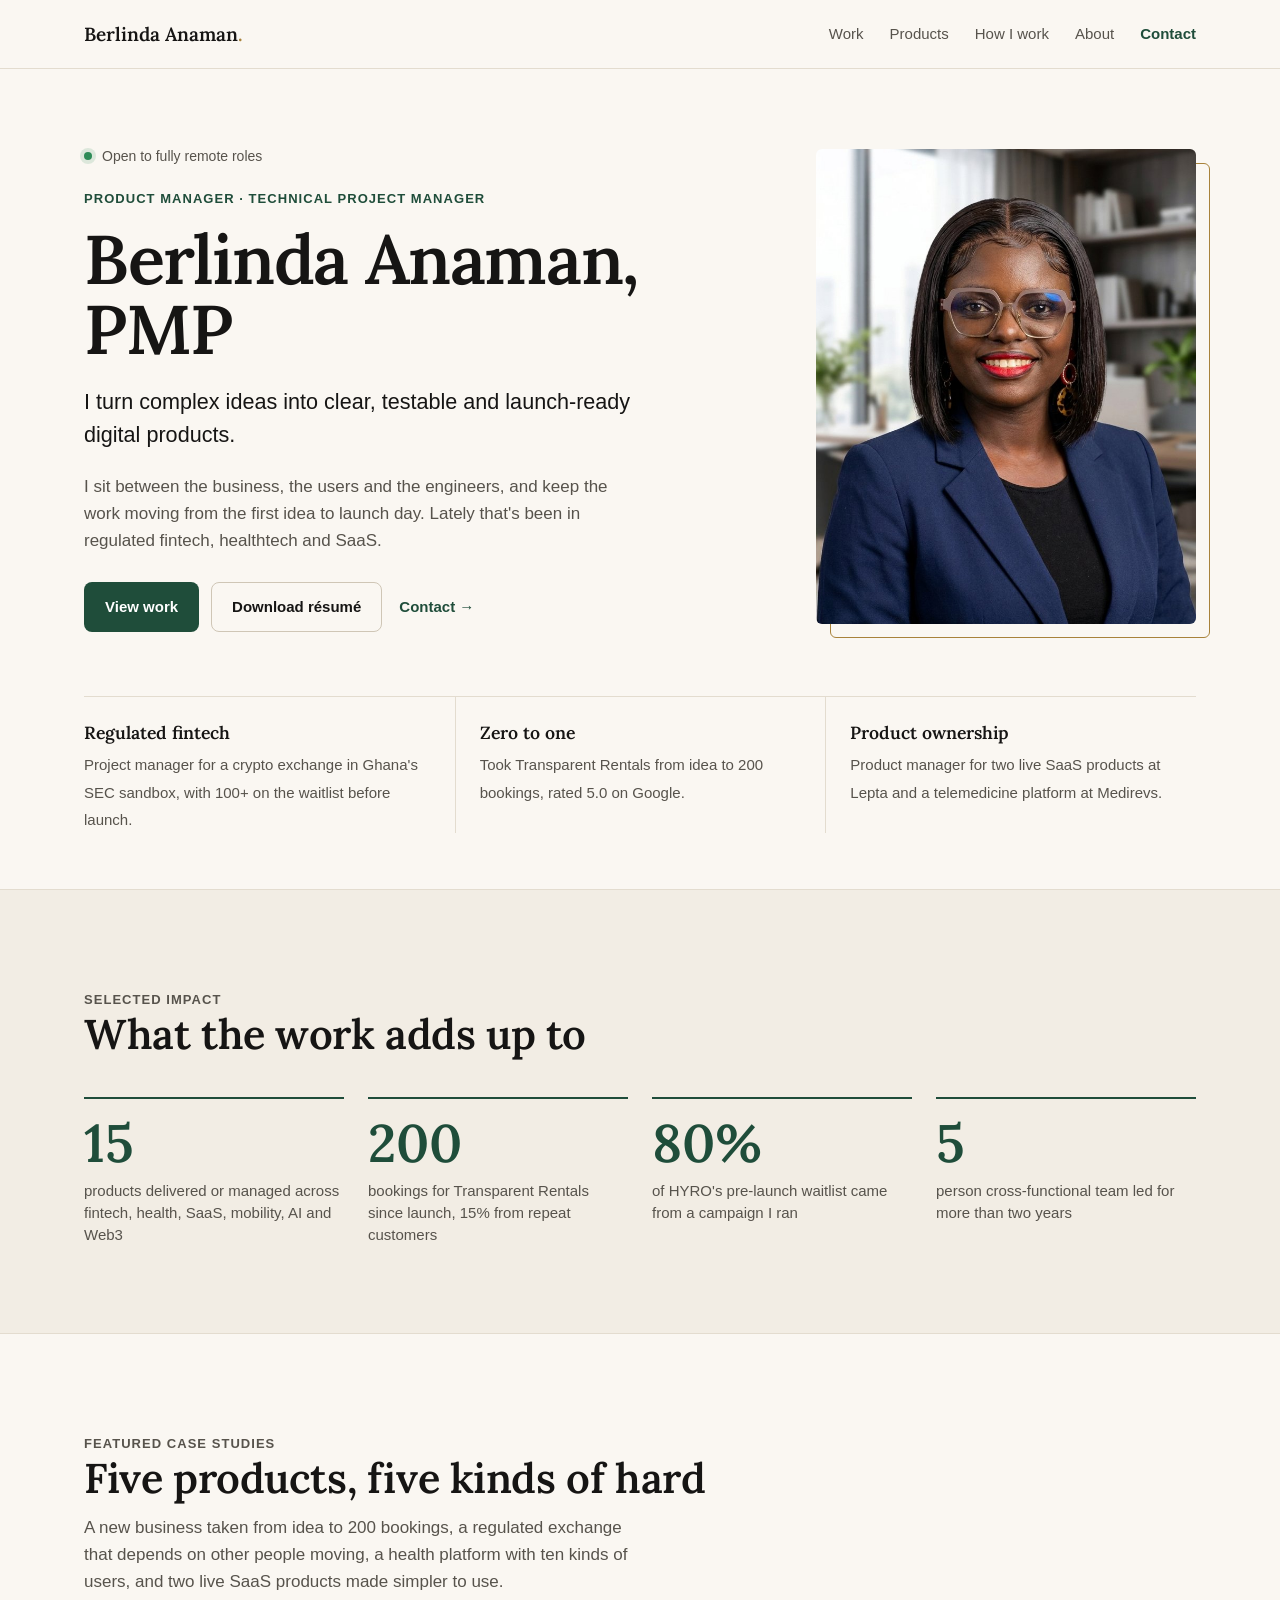
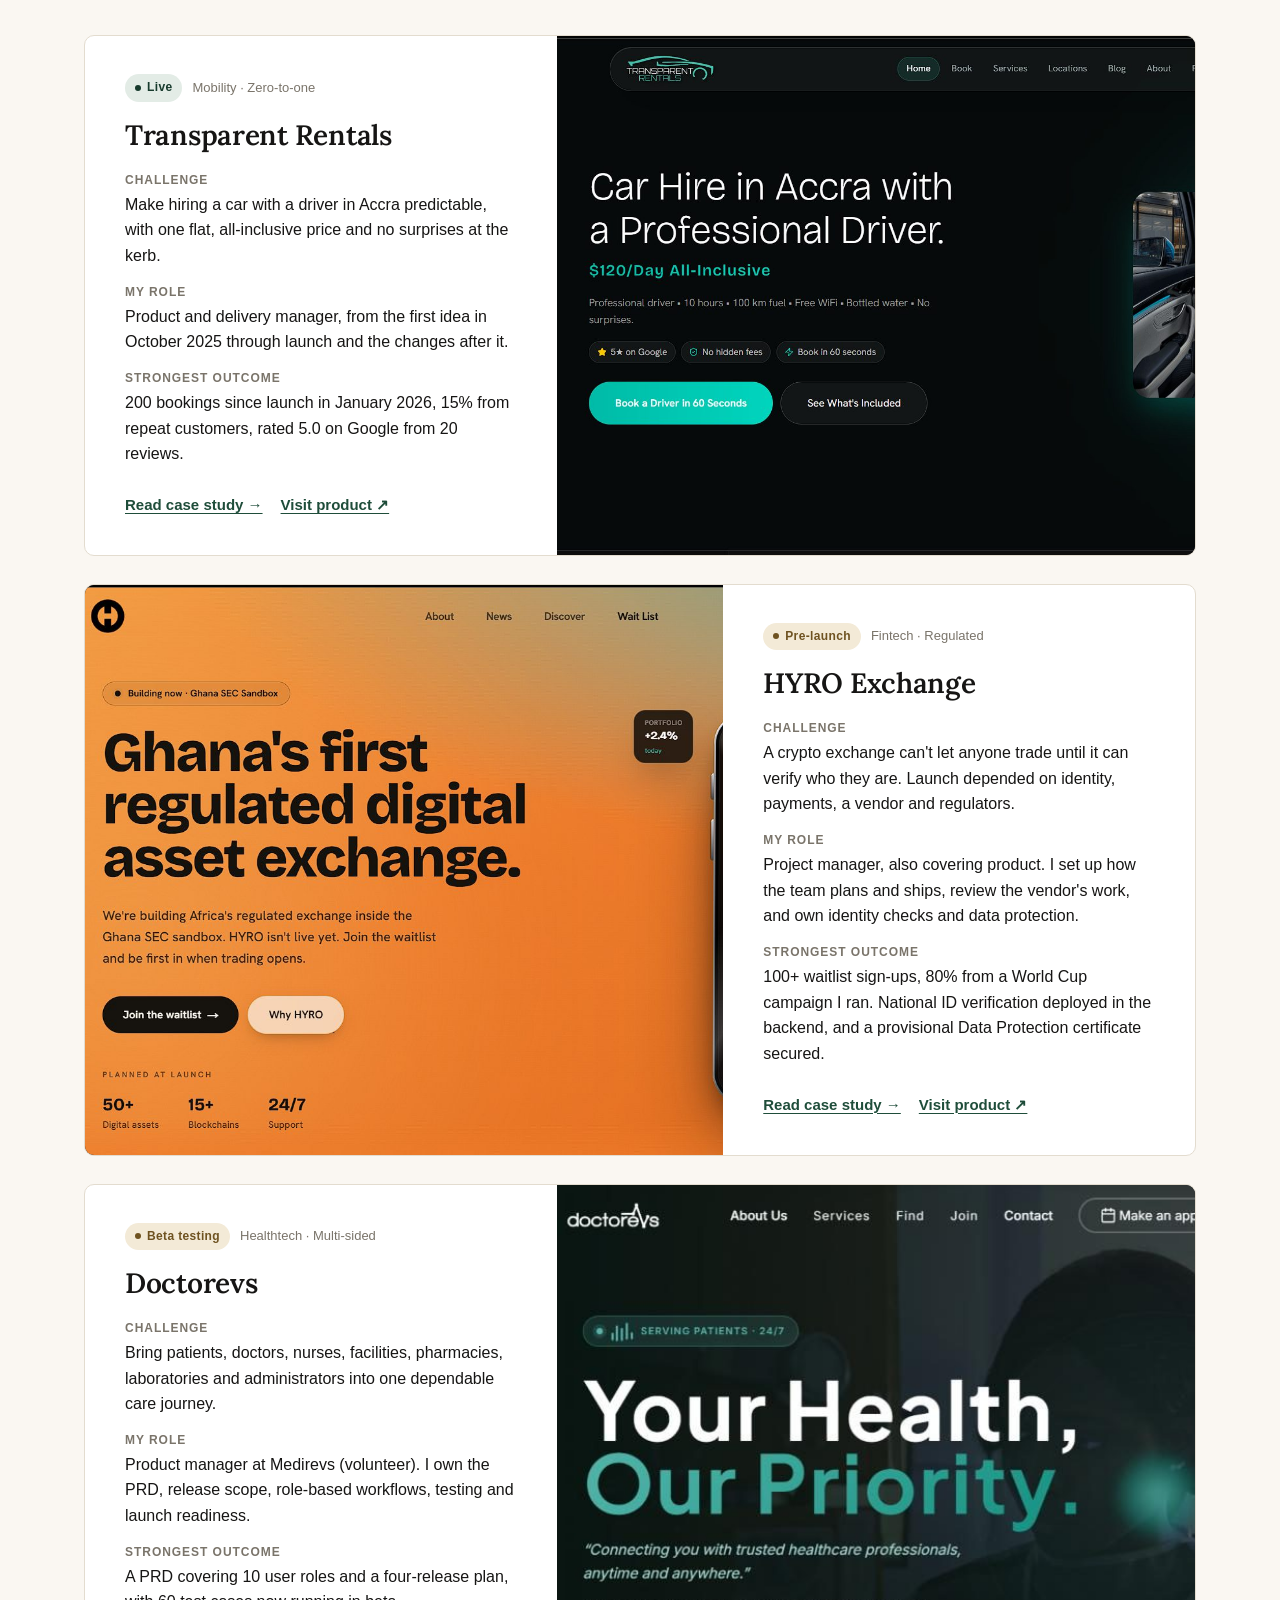
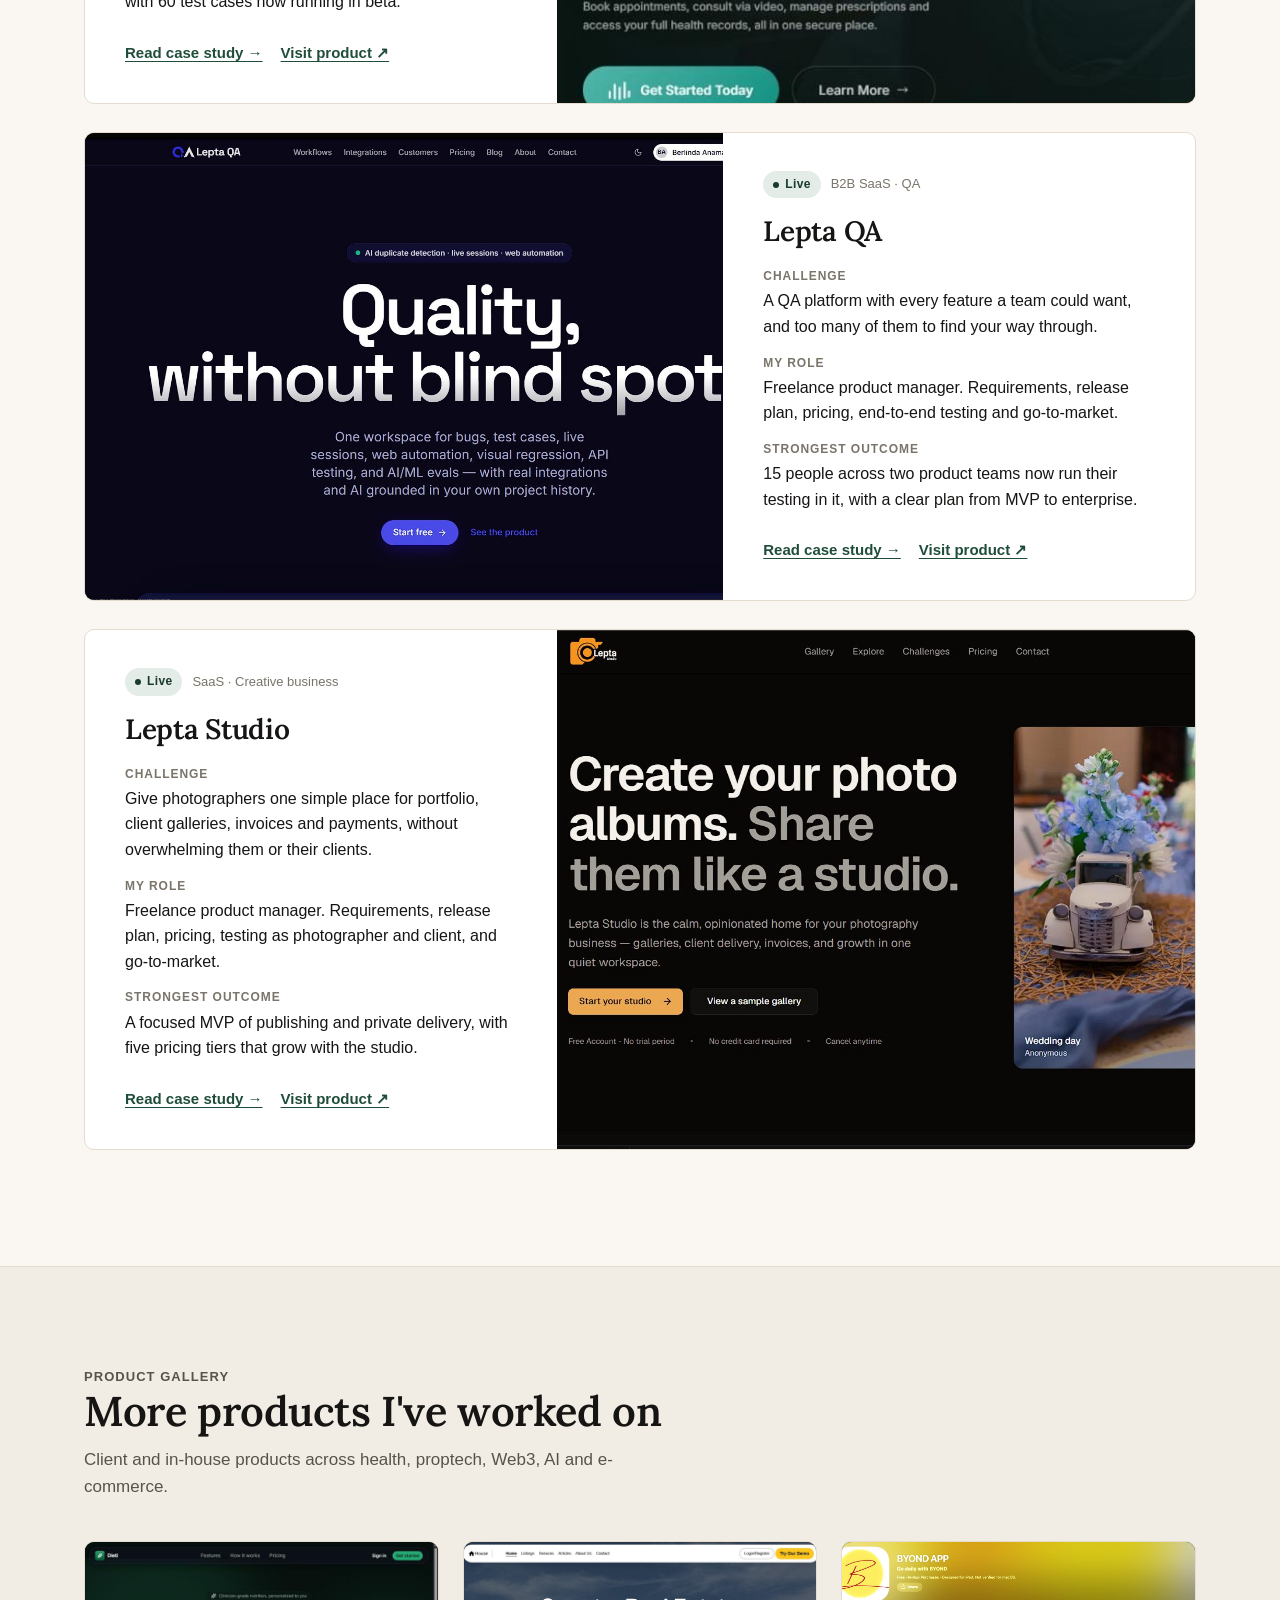
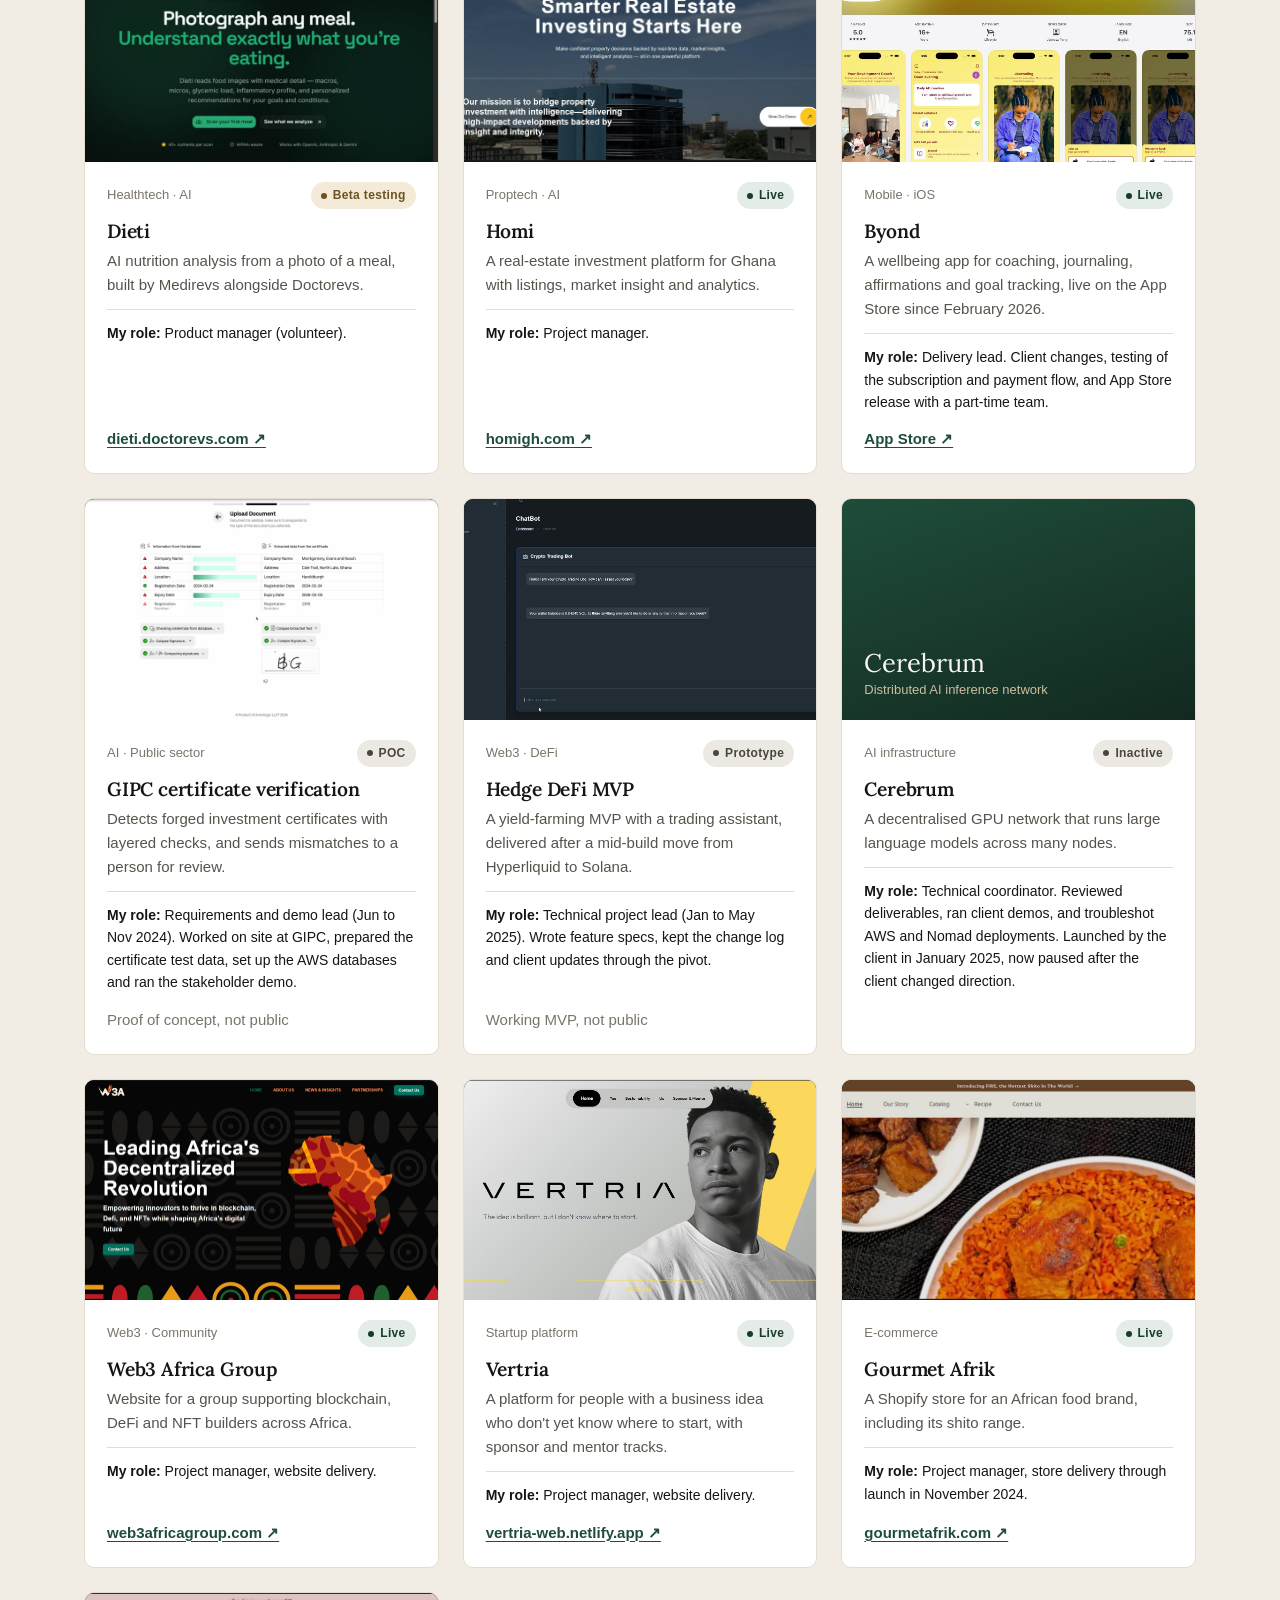
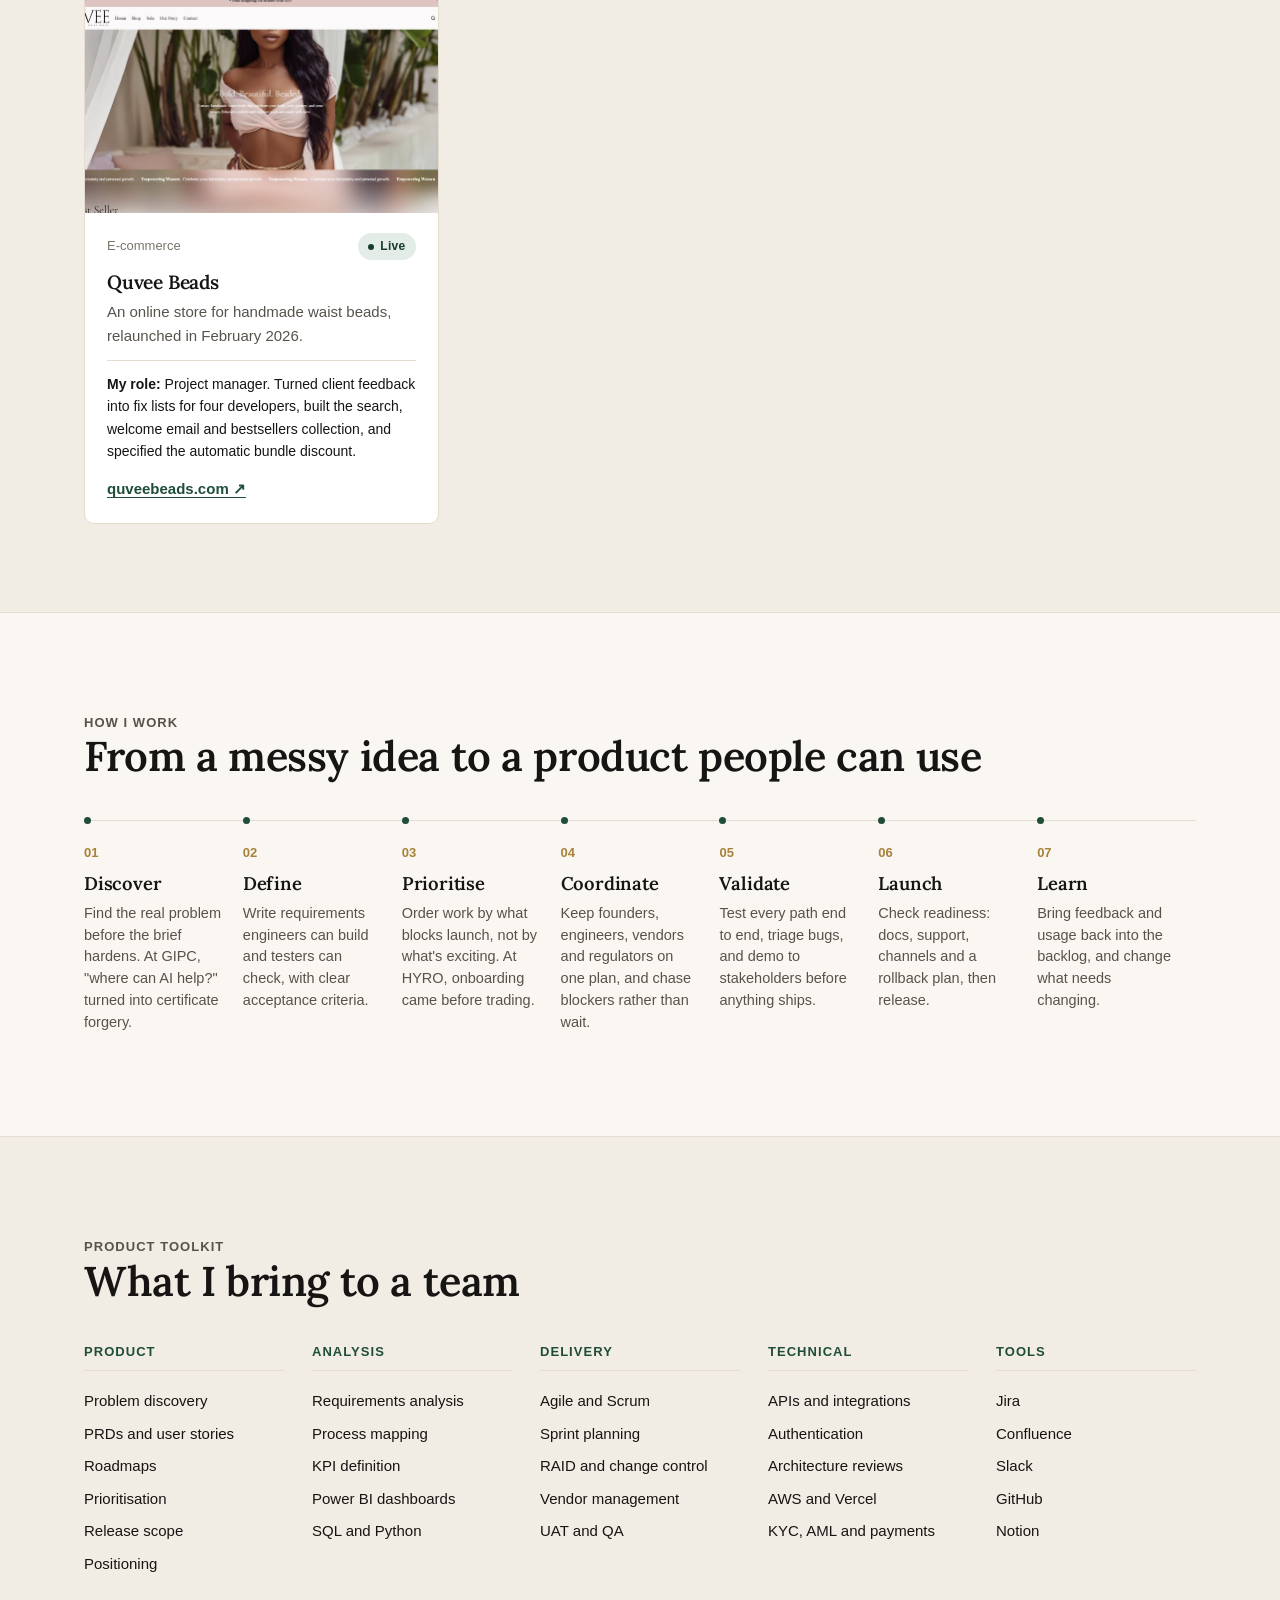
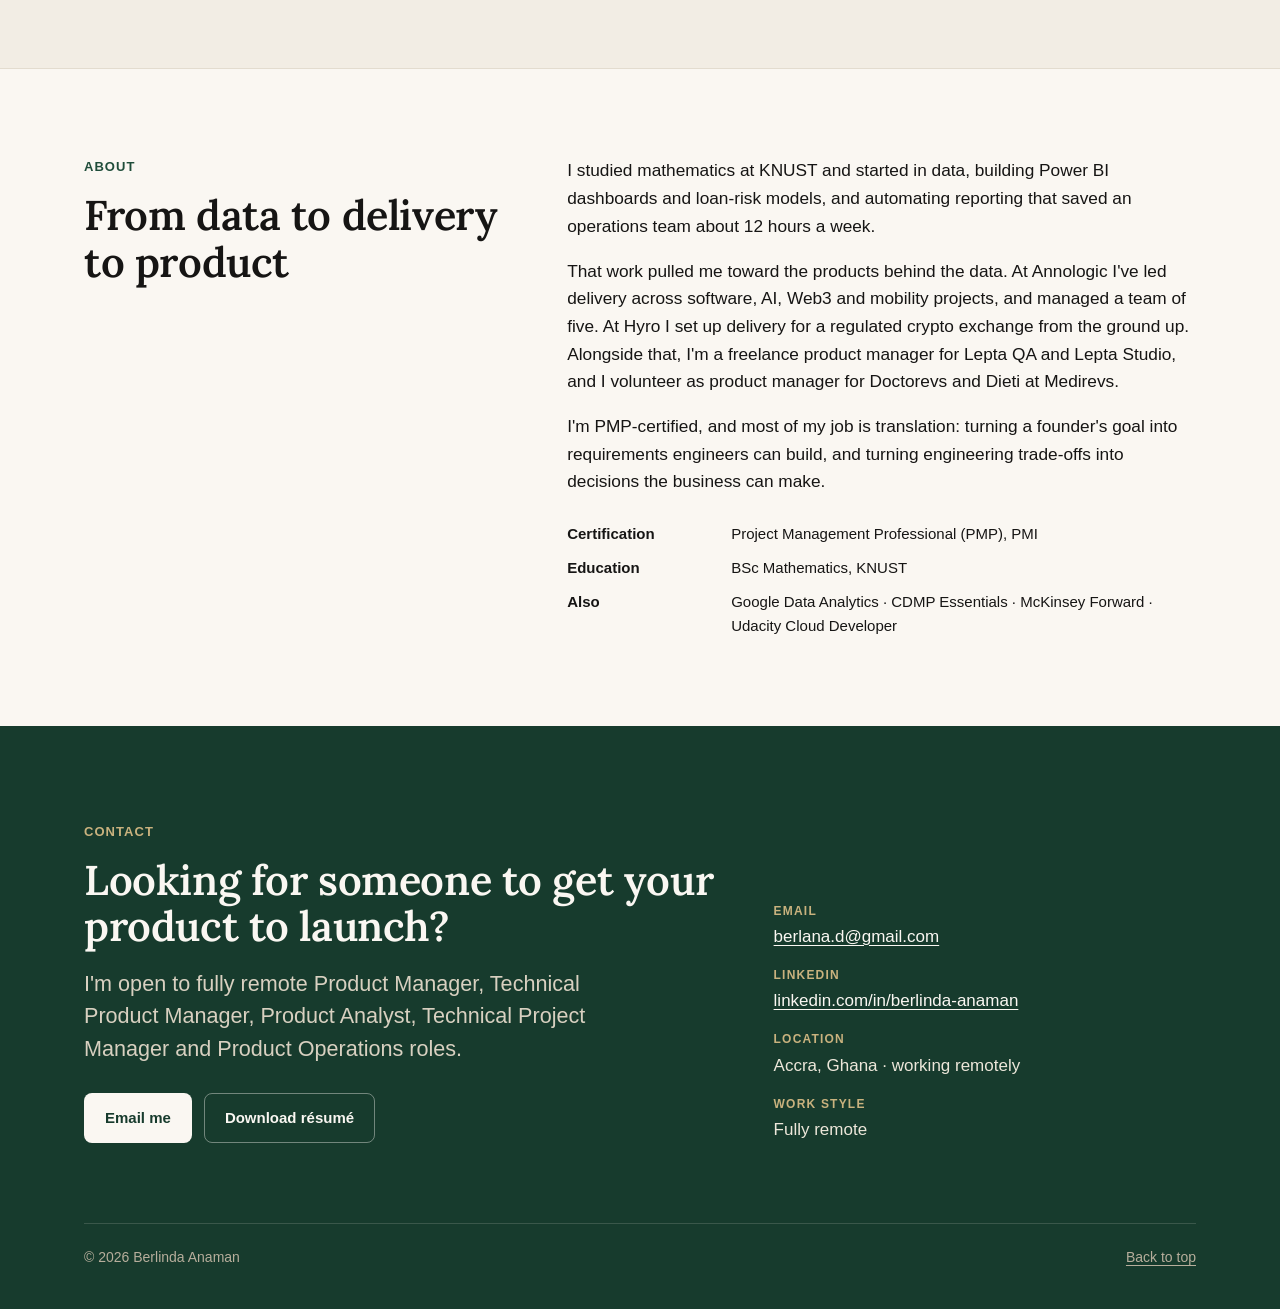
==== commit 727ff267: "updated portfolio" ====
--- a/index.html
+++ b/index.html
@@ -3,21 +3,21 @@
 <head>
 <meta charset="utf-8">
 <meta name="viewport" content="width=device-width, initial-scale=1">
-<title>Berlinda Anaman, PMP — Product Manager &amp; Technical Project Manager</title>
+<title>Berlinda Anaman, PMP | Product Manager &amp; Technical Project Manager</title>
 <meta name="description" content="Product Manager and Technical Project Manager who turns complex ideas into clear, testable, launch-ready digital products across fintech, healthtech, SaaS and mobility. PMP-certified, Accra-based, open to fully remote roles.">
 <link rel="canonical" href="https://berlindaanaman.com/">
 <meta name="theme-color" content="#FAF7F2">
 <meta property="og:type" content="website">
 <meta property="og:site_name" content="Berlinda Anaman">
-<meta property="og:title" content="Berlinda Anaman, PMP — Product Manager &amp; Technical Project Manager">
+<meta property="og:title" content="Berlinda Anaman, PMP | Product Manager &amp; Technical Project Manager">
 <meta property="og:description" content="I turn complex ideas into clear, testable, launch-ready digital products. Case studies in regulated fintech, healthtech and zero-to-one mobility.">
 <meta property="og:url" content="https://berlindaanaman.com/">
 <meta property="og:image" content="https://berlindaanaman.com/assets/img/og.jpg">
 <meta property="og:image:width" content="1200">
 <meta property="og:image:height" content="630">
-<meta property="og:image:alt" content="Berlinda Anaman, PMP — Product Manager and Technical Project Manager">
+<meta property="og:image:alt" content="Berlinda Anaman, PMP, Product Manager and Technical Project Manager">
 <meta name="twitter:card" content="summary_large_image">
-<meta name="twitter:title" content="Berlinda Anaman, PMP — Product Manager &amp; Technical Project Manager">
+<meta name="twitter:title" content="Berlinda Anaman, PMP | Product Manager &amp; Technical Project Manager">
 <meta name="twitter:description" content="I turn complex ideas into clear, testable, launch-ready digital products.">
 <meta name="twitter:image" content="https://berlindaanaman.com/assets/img/og.jpg">
 <link rel="icon" href="favicon.svg" type="image/svg+xml">
@@ -51,11 +51,11 @@
   <div class="wrap">
     <div class="hero-grid">
       <div>
-        <p class="avail"><i aria-hidden="true"></i>Open to fully remote roles · 3 weeks' notice</p>
+        <p class="avail"><i aria-hidden="true"></i>Open to fully remote roles</p>
         <p class="eyebrow">Product Manager · Technical Project Manager</p>
         <h1>Berlinda Anaman, PMP</h1>
         <p class="lede">I turn complex ideas into clear, testable and launch-ready digital products.</p>
-        <p class="support">I connect business goals, user needs and technical execution across discovery, requirements, delivery, quality and launch. Most recently in regulated fintech, healthtech and SaaS.</p>
+        <p class="support">I sit between the business, the users and the engineers, and keep the work moving from the first idea to launch day. Lately that's been in regulated fintech, healthtech and SaaS.</p>
         <div class="btns">
           <a class="btn btn-primary" href="#work">View work</a>
           <a class="btn btn-secondary" href="resume/Berlinda-Anaman-Resume.pdf" download>Download résumé</a>
@@ -67,9 +67,9 @@
       </div>
     </div>
     <div class="proof">
-      <div><b>Regulated fintech</b><span>Set up delivery for a crypto exchange in Ghana's SEC sandbox: 60+ backlog items across 10 workstreams.</span></div>
-      <div><b>Zero to one</b><span>Took Transparent Rentals from idea to a live booking product, rated 5.0 on Google.</span></div>
-      <div><b>Product ownership</b><span>Product manager for Lepta QA, Lepta Studio and the Doctorevs health platform.</span></div>
+      <div><b>Regulated fintech</b><span>Project manager for a crypto exchange in Ghana's SEC sandbox, with 100+ on the waitlist before launch.</span></div>
+      <div><b>Zero to one</b><span>Took Transparent Rentals from idea to 200 bookings, rated 5.0 on Google.</span></div>
+      <div><b>Product ownership</b><span>Product manager for two live SaaS products at Lepta and a telemedicine platform at Medirevs.</span></div>
     </div>
   </div>
 </section>
@@ -84,10 +84,10 @@
       </div>
     </div>
     <div class="impact">
-      <div><b>15</b><span>products delivered or coordinated across fintech, health, SaaS, mobility, AI and Web3</span></div>
-      <div><b>60+</b><span>backlog items across 10 workstreams, structured for a regulated exchange</span></div>
+      <div><b>15</b><span>products delivered or managed across fintech, health, SaaS, mobility, AI and Web3</span></div>
+      <div><b>200</b><span>bookings for Transparent Rentals since launch, 15% from repeat customers</span></div>
+      <div><b>80%</b><span>of HYRO's pre-launch waitlist came from a campaign I ran</span></div>
       <div><b>5</b><span>person cross-functional team led for more than two years</span></div>
-      <div><b>12 hrs</b><span>a week saved for an operations team by automating reporting</span></div>
     </div>
   </div>
 </section>
@@ -98,8 +98,8 @@
     <div class="section-head">
       <div>
         <p class="eyebrow">Featured case studies</p>
-        <h2 id="work-h">Three products, three kinds of hard</h2>
-        <p>A zero-to-one commercial launch, a regulated product blocked by dependencies, and a multi-sided platform getting ready for launch.</p>
+        <h2 id="work-h">Five products, five kinds of hard</h2>
+        <p>A new business taken from idea to 200 bookings, a regulated exchange that depends on other people moving, a health platform with ten kinds of users, and two live SaaS products made simpler to use.</p>
       </div>
     </div>
 
@@ -110,8 +110,8 @@
         <h3>Transparent Rentals</h3>
         <dl>
           <div><dt>Challenge</dt><dd>Make hiring a car with a driver in Accra predictable, with one flat, all-inclusive price and no surprises at the kerb.</dd></div>
-          <div><dt>My role</dt><dd>Project manager from ideation and problem definition through launch and post-launch changes.</dd></div>
-          <div><dt>Strongest outcome</dt><dd>Live with six service packages and a 60-second booking flow, rated 5.0 on Google from 16 reviews.</dd></div>
+          <div><dt>My role</dt><dd>Product and delivery manager, from the first idea in October 2025 through launch and the changes after it.</dd></div>
+          <div><dt>Strongest outcome</dt><dd>200 bookings since launch in January 2026, 15% from repeat customers, rated 5.0 on Google from 20 reviews.</dd></div>
         </dl>
         <div class="links"><a href="work/transparent-rentals/">Read case study →</a><a href="https://transparentrentals.com/" target="_blank" rel="noopener">Visit product ↗</a></div>
       </div>
@@ -124,8 +124,8 @@
         <h3>HYRO Exchange</h3>
         <dl>
           <div><dt>Challenge</dt><dd>A crypto exchange can't let anyone trade until it can verify who they are. Launch depended on identity, payments, a vendor and regulators.</dd></div>
-          <div><dt>My role</dt><dd>Project manager: delivery foundation, vendor review, and the identity and data-protection dependencies.</dd></div>
-          <div><dt>Strongest outcome</dt><dd>National ID facial verification integrated in the backend and in testing; a stalled Data Protection registration secured.</dd></div>
+          <div><dt>My role</dt><dd>Project manager, also covering product. I set up how the team plans and ships, review the vendor's work, and own identity checks and data protection.</dd></div>
+          <div><dt>Strongest outcome</dt><dd>100+ waitlist sign-ups, 80% from a World Cup campaign I ran. National ID verification deployed in the backend, and a provisional Data Protection certificate secured.</dd></div>
         </dl>
         <div class="links"><a href="work/hyro/">Read case study →</a><a href="https://hyro.to/" target="_blank" rel="noopener">Visit product ↗</a></div>
       </div>
@@ -134,14 +134,42 @@
     <article class="case">
       <div class="case-media"><img src="assets/img/doctorevs.jpg" width="800" height="500" alt="Doctorevs homepage: book appointments, consult by video and manage prescriptions and records" loading="lazy"></div>
       <div class="case-body">
-        <div class="case-meta"><span class="badge pre">Pre-launch · beta</span><span class="sector">Healthtech · Multi-sided</span></div>
+        <div class="case-meta"><span class="badge pre">Beta testing</span><span class="sector">Healthtech · Multi-sided</span></div>
         <h3>Doctorevs</h3>
         <dl>
           <div><dt>Challenge</dt><dd>Bring patients, doctors, nurses, facilities, pharmacies, laboratories and administrators into one dependable care journey.</dd></div>
-          <div><dt>My role</dt><dd>Product manager: requirements, release scope, role-based workflows, testing and launch readiness.</dd></div>
-          <div><dt>Strongest outcome</dt><dd>Platform in beta testing across role-based workflows, being validated before real users are onboarded.</dd></div>
+          <div><dt>My role</dt><dd>Product manager at Medirevs (volunteer). I own the PRD, release scope, role-based workflows, testing and launch readiness.</dd></div>
+          <div><dt>Strongest outcome</dt><dd>A PRD covering 10 user roles and a four-release plan, with 60 test cases now running in beta.</dd></div>
         </dl>
         <div class="links"><a href="work/doctorevs/">Read case study →</a><a href="https://doctorevs.com/" target="_blank" rel="noopener">Visit product ↗</a></div>
+      </div>
+    </article>
+
+    <article class="case">
+      <div class="case-media"><img src="assets/img/lepta-qa.jpg" width="1432" height="895" alt="Lepta QA homepage: Quality, without blind spots" loading="lazy"></div>
+      <div class="case-body">
+        <div class="case-meta"><span class="badge">Live</span><span class="sector">B2B SaaS · QA</span></div>
+        <h3>Lepta QA</h3>
+        <dl>
+          <div><dt>Challenge</dt><dd>A QA platform with every feature a team could want, and too many of them to find your way through.</dd></div>
+          <div><dt>My role</dt><dd>Freelance product manager. Requirements, release plan, pricing, end-to-end testing and go-to-market.</dd></div>
+          <div><dt>Strongest outcome</dt><dd>15 people across two product teams now run their testing in it, with a clear plan from MVP to enterprise.</dd></div>
+        </dl>
+        <div class="links"><a href="work/lepta-qa/">Read case study →</a><a href="https://qa.lepta.app/" target="_blank" rel="noopener">Visit product ↗</a></div>
+      </div>
+    </article>
+
+    <article class="case">
+      <div class="case-media"><img src="assets/img/lepta-studio.jpg" width="1422" height="889" alt="Lepta Studio homepage: create your photo albums and share them like a studio" loading="lazy"></div>
+      <div class="case-body">
+        <div class="case-meta"><span class="badge">Live</span><span class="sector">SaaS · Creative business</span></div>
+        <h3>Lepta Studio</h3>
+        <dl>
+          <div><dt>Challenge</dt><dd>Give photographers one simple place for portfolio, client galleries, invoices and payments, without overwhelming them or their clients.</dd></div>
+          <div><dt>My role</dt><dd>Freelance product manager. Requirements, release plan, pricing, testing as photographer and client, and go-to-market.</dd></div>
+          <div><dt>Strongest outcome</dt><dd>A focused MVP of publishing and private delivery, with five pricing tiers that grow with the studio.</dd></div>
+        </dl>
+        <div class="links"><a href="work/lepta-studio/">Read case study →</a><a href="https://studio.lepta.app/" target="_blank" rel="noopener">Visit product ↗</a></div>
       </div>
     </article>
   </div>
@@ -154,40 +182,20 @@
       <div>
         <p class="eyebrow">Product gallery</p>
         <h2 id="products-h">More products I've worked on</h2>
-        <p>Every product is labelled with its real stage. Where a product isn't public, there's no link.</p>
+        <p>Client and in-house products across health, proptech, Web3, AI and e-commerce.</p>
       </div>
     </div>
     <div class="gallery">
 
-      <article class="tile">
-        <div class="tile-media"><img src="assets/img/lepta-qa.jpg" width="1432" height="895" alt="Lepta QA homepage: Quality, without blind spots" loading="lazy"></div>
-        <div class="tile-body">
-          <div class="tile-top"><span class="sector">SaaS · QA</span><span class="badge">Live</span></div>
-          <h3>Lepta QA</h3>
-          <p>One workspace for test cases, bugs, live test sessions and automation, built for release confidence.</p>
-          <p class="role"><b>My role:</b> Product manager. Positioning, end-to-end testing and early launch advertising.</p>
-          <a class="go" href="https://qa.lepta.app/" target="_blank" rel="noopener">qa.lepta.app ↗</a>
-        </div>
-      </article>
-
-      <article class="tile">
-        <div class="tile-media"><img src="assets/img/lepta-studio.jpg" width="1422" height="889" alt="Lepta Studio homepage: create your photo albums and share them like a studio" loading="lazy"></div>
-        <div class="tile-body">
-          <div class="tile-top"><span class="sector">SaaS · Creative</span><span class="badge">Live</span></div>
-          <h3>Lepta Studio</h3>
-          <p>Galleries, client delivery, invoices and portfolio sites for photographers in one workspace.</p>
-          <p class="role"><b>My role:</b> Product manager.</p>
-          <a class="go" href="https://studio.lepta.app/" target="_blank" rel="noopener">studio.lepta.app ↗</a>
-        </div>
-      </article>
+
 
       <article class="tile">
         <div class="tile-media"><img src="assets/img/dieti.jpg" width="800" height="500" alt="Dieti homepage: photograph any meal and understand exactly what you're eating" loading="lazy"></div>
         <div class="tile-body">
-          <div class="tile-top"><span class="sector">Healthtech · AI</span><span class="badge pre">Pre-launch</span></div>
+          <div class="tile-top"><span class="sector">Healthtech · AI</span><span class="badge pre">Beta testing</span></div>
           <h3>Dieti</h3>
-          <p>AI nutrition analysis from a photo of a meal, part of the Doctorevs health ecosystem.</p>
-          <p class="role"><b>My role:</b> Project manager.</p>
+          <p>AI nutrition analysis from a photo of a meal, built by Medirevs alongside Doctorevs.</p>
+          <p class="role"><b>My role:</b> Product manager (volunteer).</p>
           <a class="go" href="https://dieti.doctorevs.com/" target="_blank" rel="noopener">dieti.doctorevs.com ↗</a>
         </div>
       </article>
@@ -208,8 +216,8 @@
         <div class="tile-body">
           <div class="tile-top"><span class="sector">Mobile · iOS</span><span class="badge">Live</span></div>
           <h3>Byond</h3>
-          <p>A wellbeing app for coaching, journaling, affirmations and goal tracking.</p>
-          <p class="role"><b>My role:</b> Delivery lead. Client changes, testing and App Store release with a part-time team.</p>
+          <p>A wellbeing app for coaching, journaling, affirmations and goal tracking, live on the App Store since February 2026.</p>
+          <p class="role"><b>My role:</b> Delivery lead. Client changes, testing of the subscription and payment flow, and App Store release with a part-time team.</p>
           <a class="go" href="https://apps.apple.com/us/app/byond-app/id6756637330" target="_blank" rel="noopener">App Store ↗</a>
         </div>
       </article>
@@ -220,7 +228,7 @@
           <div class="tile-top"><span class="sector">AI · Public sector</span><span class="badge poc">POC</span></div>
           <h3>GIPC certificate verification</h3>
           <p>Detects forged investment certificates with layered checks, and sends mismatches to a person for review.</p>
-          <p class="role"><b>My role:</b> Requirements and demo lead. Built realistic test data and ran the stakeholder demo.</p>
+          <p class="role"><b>My role:</b> Requirements and demo lead (Jun to Nov 2024). Worked on site at GIPC, prepared the certificate test data, set up the AWS databases and ran the stakeholder demo.</p>
           <span class="go none">Proof of concept, not public</span>
         </div>
       </article>
@@ -231,7 +239,7 @@
           <div class="tile-top"><span class="sector">Web3 · DeFi</span><span class="badge poc">Prototype</span></div>
           <h3>Hedge DeFi MVP</h3>
           <p>A yield-farming MVP with a trading assistant, delivered after a mid-build move from Hyperliquid to Solana.</p>
-          <p class="role"><b>My role:</b> Technical project lead. Re-scoped the backlog and change log through the pivot.</p>
+          <p class="role"><b>My role:</b> Technical project lead (Jan to May 2025). Wrote feature specs, kept the change log and client updates through the pivot.</p>
           <span class="go none">Working MVP, not public</span>
         </div>
       </article>
@@ -239,11 +247,10 @@
       <article class="tile">
         <div class="tile-media type"><span>Cerebrum<small>Distributed AI inference network</small></span></div>
         <div class="tile-body">
-          <div class="tile-top"><span class="sector">AI infrastructure</span><span class="badge poc">Prototype</span></div>
+          <div class="tile-top"><span class="sector">AI infrastructure</span><span class="badge poc">Inactive</span></div>
           <h3>Cerebrum</h3>
           <p>A decentralised GPU network that runs large language models across many nodes.</p>
-          <p class="role"><b>My role:</b> Technical coordinator. Deployment, troubleshooting and handover documentation.</p>
-          <span class="go none">Prototype, not public</span>
+          <p class="role"><b>My role:</b> Technical coordinator. Reviewed deliverables, ran client demos, and troubleshot AWS and Nomad deployments. Launched by the client in January 2025, now paused after the client changed direction.</p>
         </div>
       </article>
 
@@ -275,7 +282,7 @@
           <div class="tile-top"><span class="sector">E-commerce</span><span class="badge">Live</span></div>
           <h3>Gourmet Afrik</h3>
           <p>A Shopify store for an African food brand, including its shito range.</p>
-          <p class="role"><b>My role:</b> Project manager, store delivery.</p>
+          <p class="role"><b>My role:</b> Project manager, store delivery through launch in November 2024.</p>
           <a class="go" href="https://www.gourmetafrik.com/" target="_blank" rel="noopener">gourmetafrik.com ↗</a>
         </div>
       </article>
@@ -285,8 +292,8 @@
         <div class="tile-body">
           <div class="tile-top"><span class="sector">E-commerce</span><span class="badge">Live</span></div>
           <h3>Quvee Beads</h3>
-          <p>An online store for handmade waist beads.</p>
-          <p class="role"><b>My role:</b> Project manager, store delivery.</p>
+          <p>An online store for handmade waist beads, relaunched in February 2026.</p>
+          <p class="role"><b>My role:</b> Project manager. Turned client feedback into fix lists for four developers, built the search, welcome email and bestsellers collection, and specified the automatic bundle discount.</p>
           <a class="go" href="https://quveebeads.com/" target="_blank" rel="noopener">quveebeads.com ↗</a>
         </div>
       </article>
@@ -344,7 +351,7 @@
     </div>
     <div class="body">
       <p>I studied mathematics at KNUST and started in data, building Power BI dashboards and loan-risk models, and automating reporting that saved an operations team about 12 hours a week.</p>
-      <p>That work pulled me toward the products behind the data. At Annologic I've led delivery across software, AI and Web3 projects, managed a team of five, and now work as product manager for Lepta QA, Lepta Studio and Doctorevs. At Hyro I set up delivery for a regulated crypto exchange from the ground up.</p>
+      <p>That work pulled me toward the products behind the data. At Annologic I've led delivery across software, AI, Web3 and mobility projects, and managed a team of five. At Hyro I set up delivery for a regulated crypto exchange from the ground up. Alongside that, I'm a freelance product manager for Lepta QA and Lepta Studio, and I volunteer as product manager for Doctorevs and Dieti at Medirevs.</p>
       <p>I'm PMP-certified, and most of my job is translation: turning a founder's goal into requirements engineers can build, and turning engineering trade-offs into decisions the business can make.</p>
       <ul class="creds">
         <li><b>Certification</b><span>Project Management Professional (PMP), PMI</span></li>
@@ -374,12 +381,12 @@
         <div><dt>Email</dt><dd><a href="mailto:berlana.d@gmail.com">berlana.d@gmail.com</a></dd></div>
         <div><dt>LinkedIn</dt><dd><a href="https://www.linkedin.com/in/berlinda-anaman/" target="_blank" rel="noopener">linkedin.com/in/berlinda-anaman</a></dd></div>
         <div><dt>Location</dt><dd>Accra, Ghana · working remotely</dd></div>
-        <div><dt>Availability</dt><dd>Fully remote · 3 weeks' notice</dd></div>
+        <div><dt>Work style</dt><dd>Fully remote</dd></div>
       </dl>
     </div>
     <div class="foot">
       <span>© 2026 Berlinda Anaman</span>
-      <span>Screenshots are from each product's public site.</span>
+      <a href="#main">Back to top</a>
     </div>
   </div>
 </footer>
--- a/assets/css/style.css
+++ b/assets/css/style.css
@@ -250,3 +250,28 @@
 .prose .steps.six p{font-size:14px;line-height:1.45}
 .prose .steps.six h3{font-size:1.05rem;margin:0 0 6px}
 .prose .steps.six li{padding-right:12px}
+
+/* v2 additions */
+.steps.four{grid-template-columns:repeat(4,1fr);margin-bottom:36px}
+@media (max-width:900px){.steps.four{grid-template-columns:1fr 1fr;row-gap:28px}}
+@media (max-width:640px){.steps.four{grid-template-columns:1fr}}
+.prose .steps.four p{font-size:14.5px;line-height:1.5}
+.prose .steps.four h3{font-size:1.05rem;margin:0 0 6px}
+.prose .steps.four li{padding-right:14px}
+.outcomes.four{grid-template-columns:repeat(2,1fr)}
+@media (max-width:900px){.outcomes.four{grid-template-columns:1fr}}
+.bars{display:grid;gap:10px;margin:6px 0 14px;background:var(--card);border:1px solid var(--rule);border-radius:var(--radius);padding:20px 22px}
+.bars h3{font-family:var(--sans);font-size:13px;font-weight:600;letter-spacing:.08em;text-transform:uppercase;color:var(--green);margin:0 0 4px}
+.bar{display:grid;grid-template-columns:96px 1fr 44px;align-items:center;gap:12px;font-size:15px}
+.bar i{display:block;height:12px;background:var(--surface);border-radius:6px;position:relative;overflow:hidden}
+.bar i::after{content:"";position:absolute;left:0;top:0;bottom:0;width:var(--w);background:var(--green);border-radius:6px}
+.bar b{text-align:right;font-variant-numeric:tabular-nums;font-weight:600}
+.status{list-style:none;padding:0;margin:0 0 1.2em;background:var(--card);border:1px solid var(--rule);border-radius:var(--radius);padding:16px 22px}
+.status li{position:relative;padding:5px 0 5px 30px;font-size:15.5px;border-bottom:1px solid var(--rule)}
+.status li:last-child{border-bottom:0}
+.status li::before{content:"✓";position:absolute;left:2px;top:5px;color:var(--green);font-weight:700}
+.status li.prog::before{content:"●";color:var(--gold);font-size:12px;top:8px}
+.status li.pend::before{content:"○";color:var(--faint)}
+.status li span{color:var(--faint);font-size:13.5px;margin-left:6px}
+.callout{background:var(--green-soft);border-left:3px solid var(--green);border-radius:0 var(--radius) var(--radius) 0;padding:16px 20px;margin:0 0 1.2em}
+.callout p{margin:0}
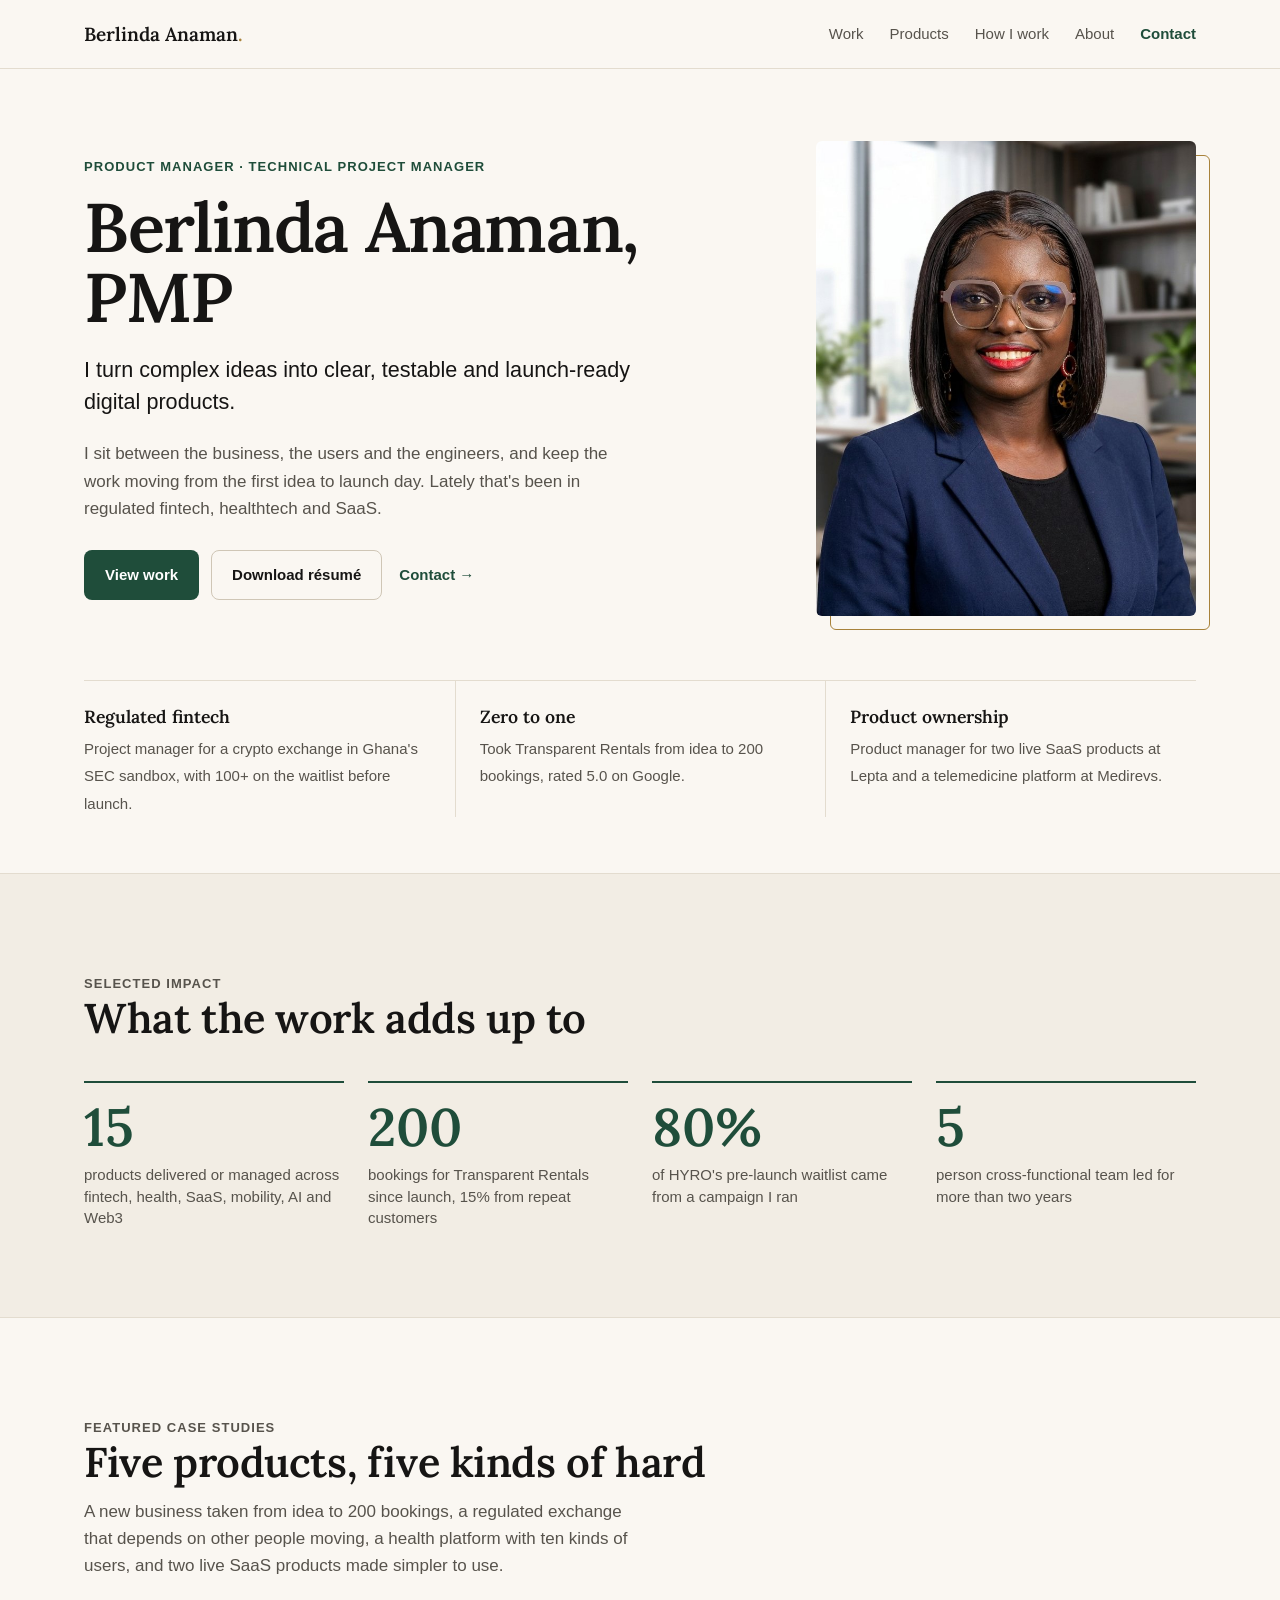
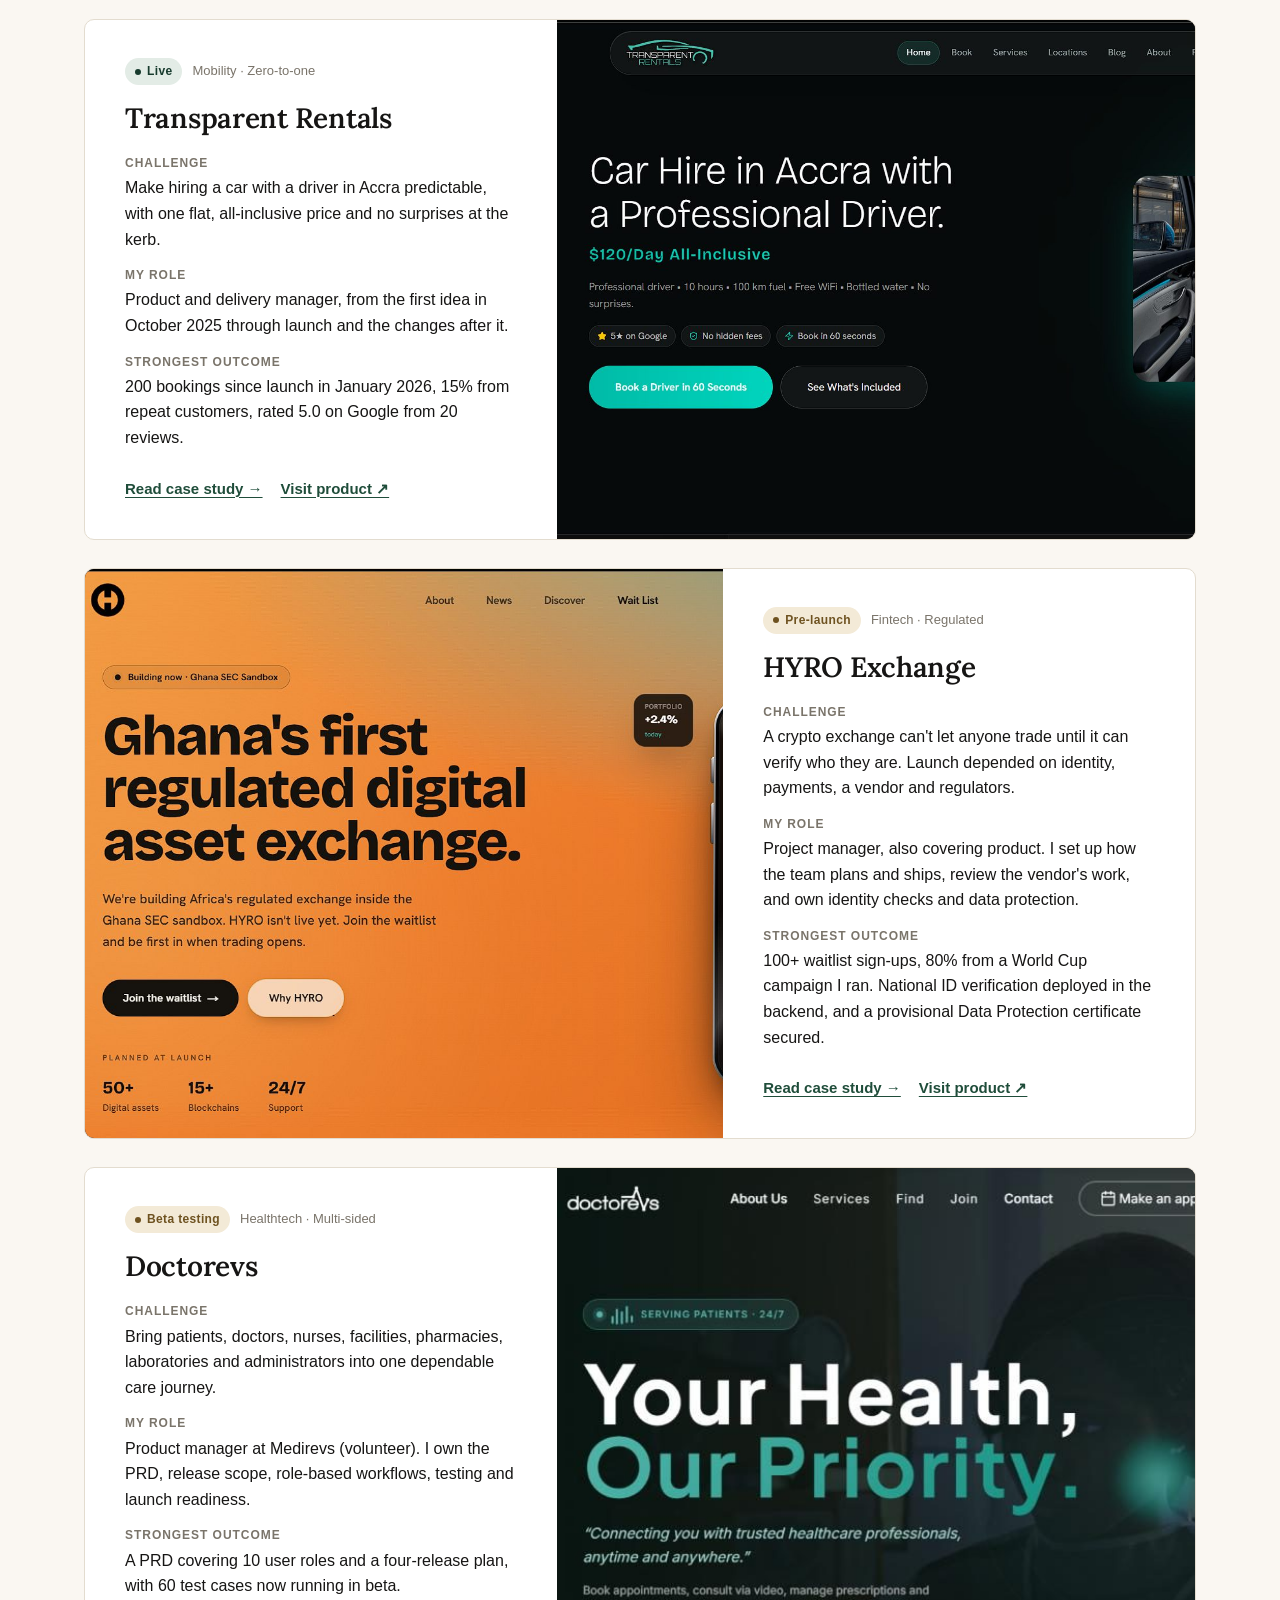
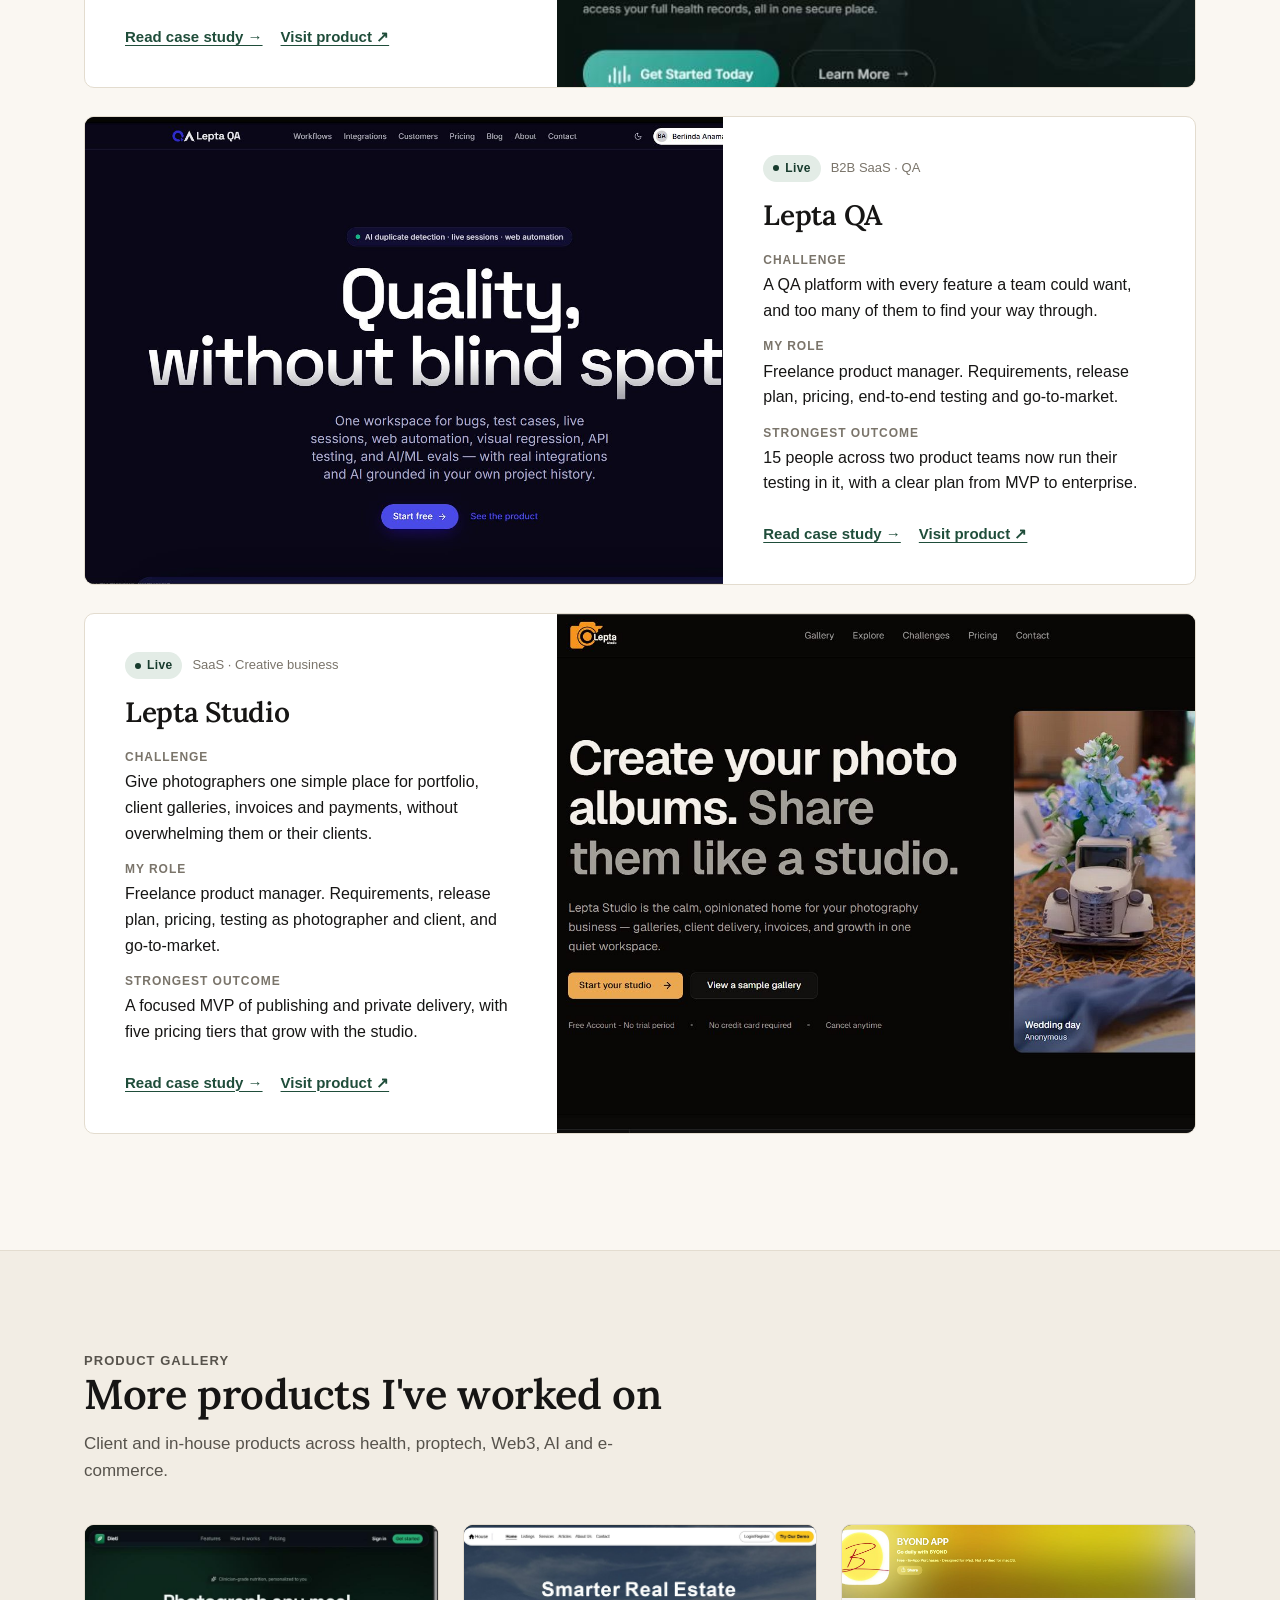
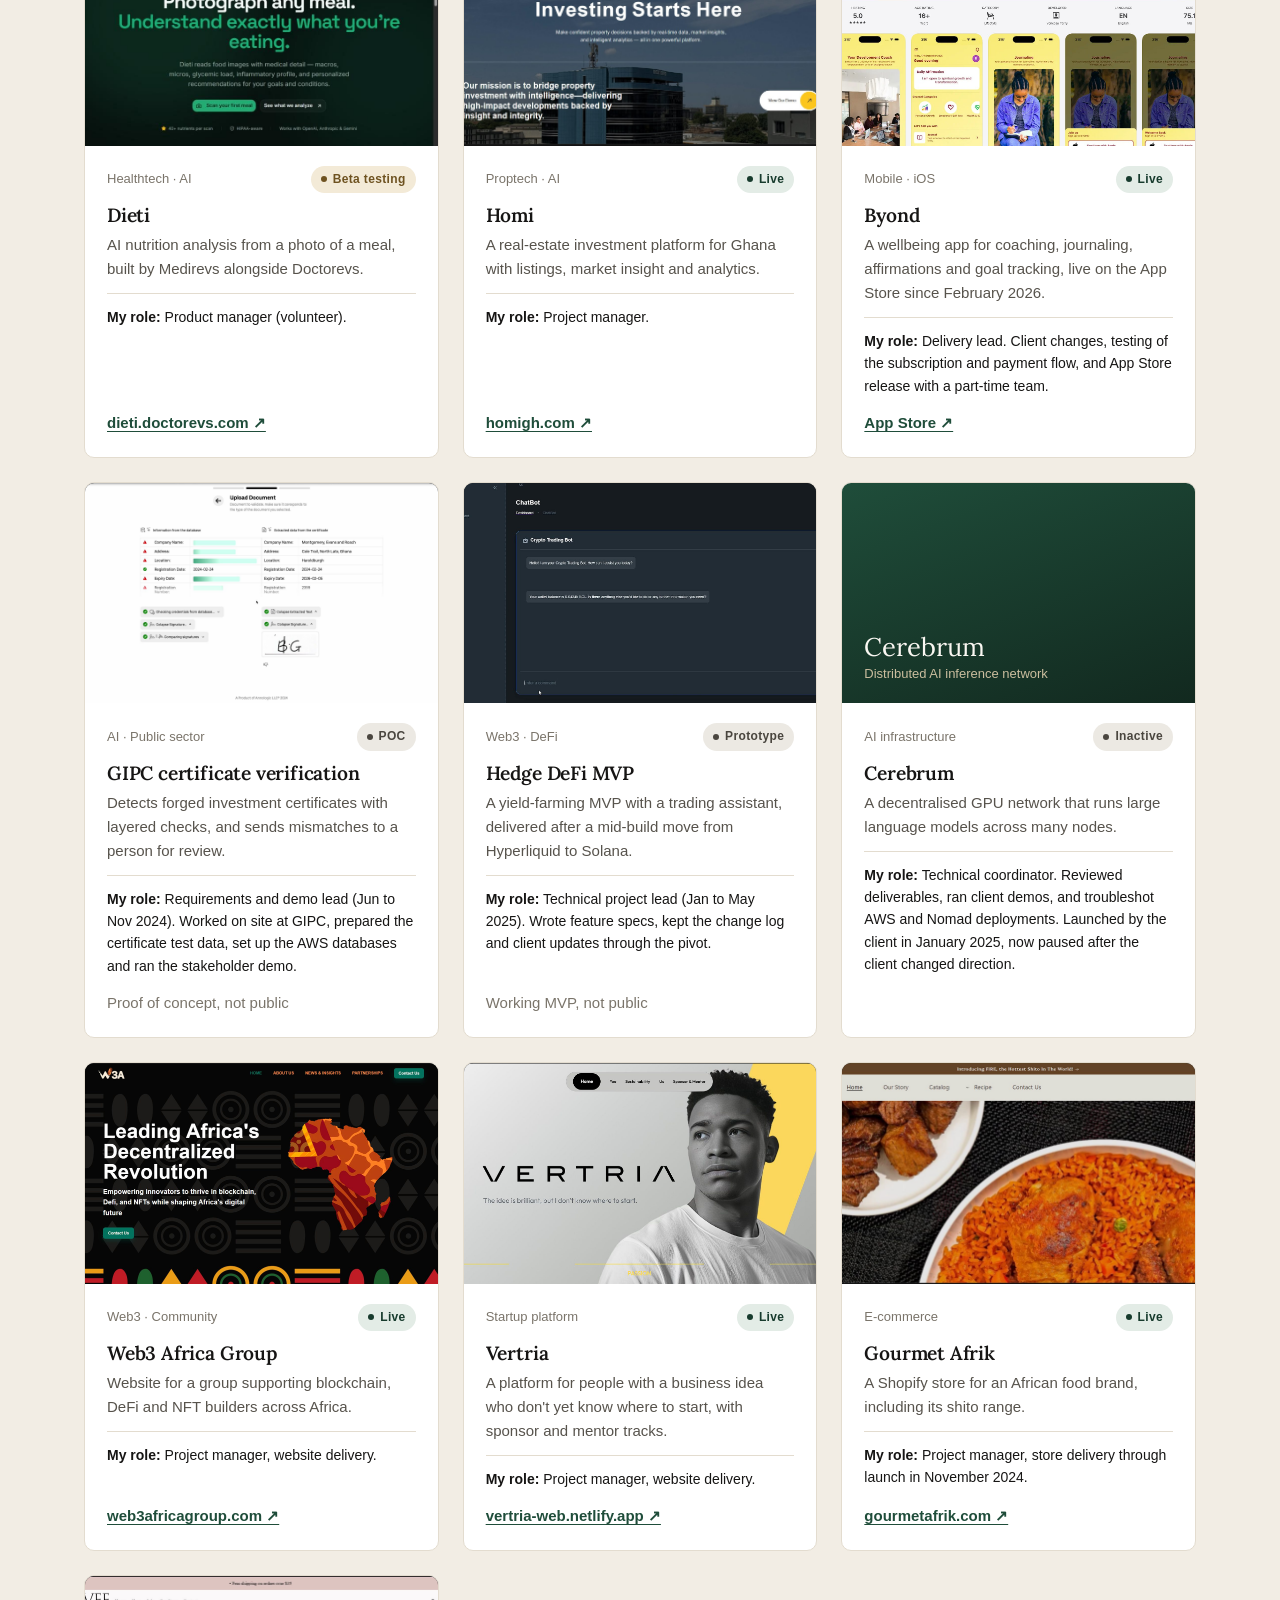
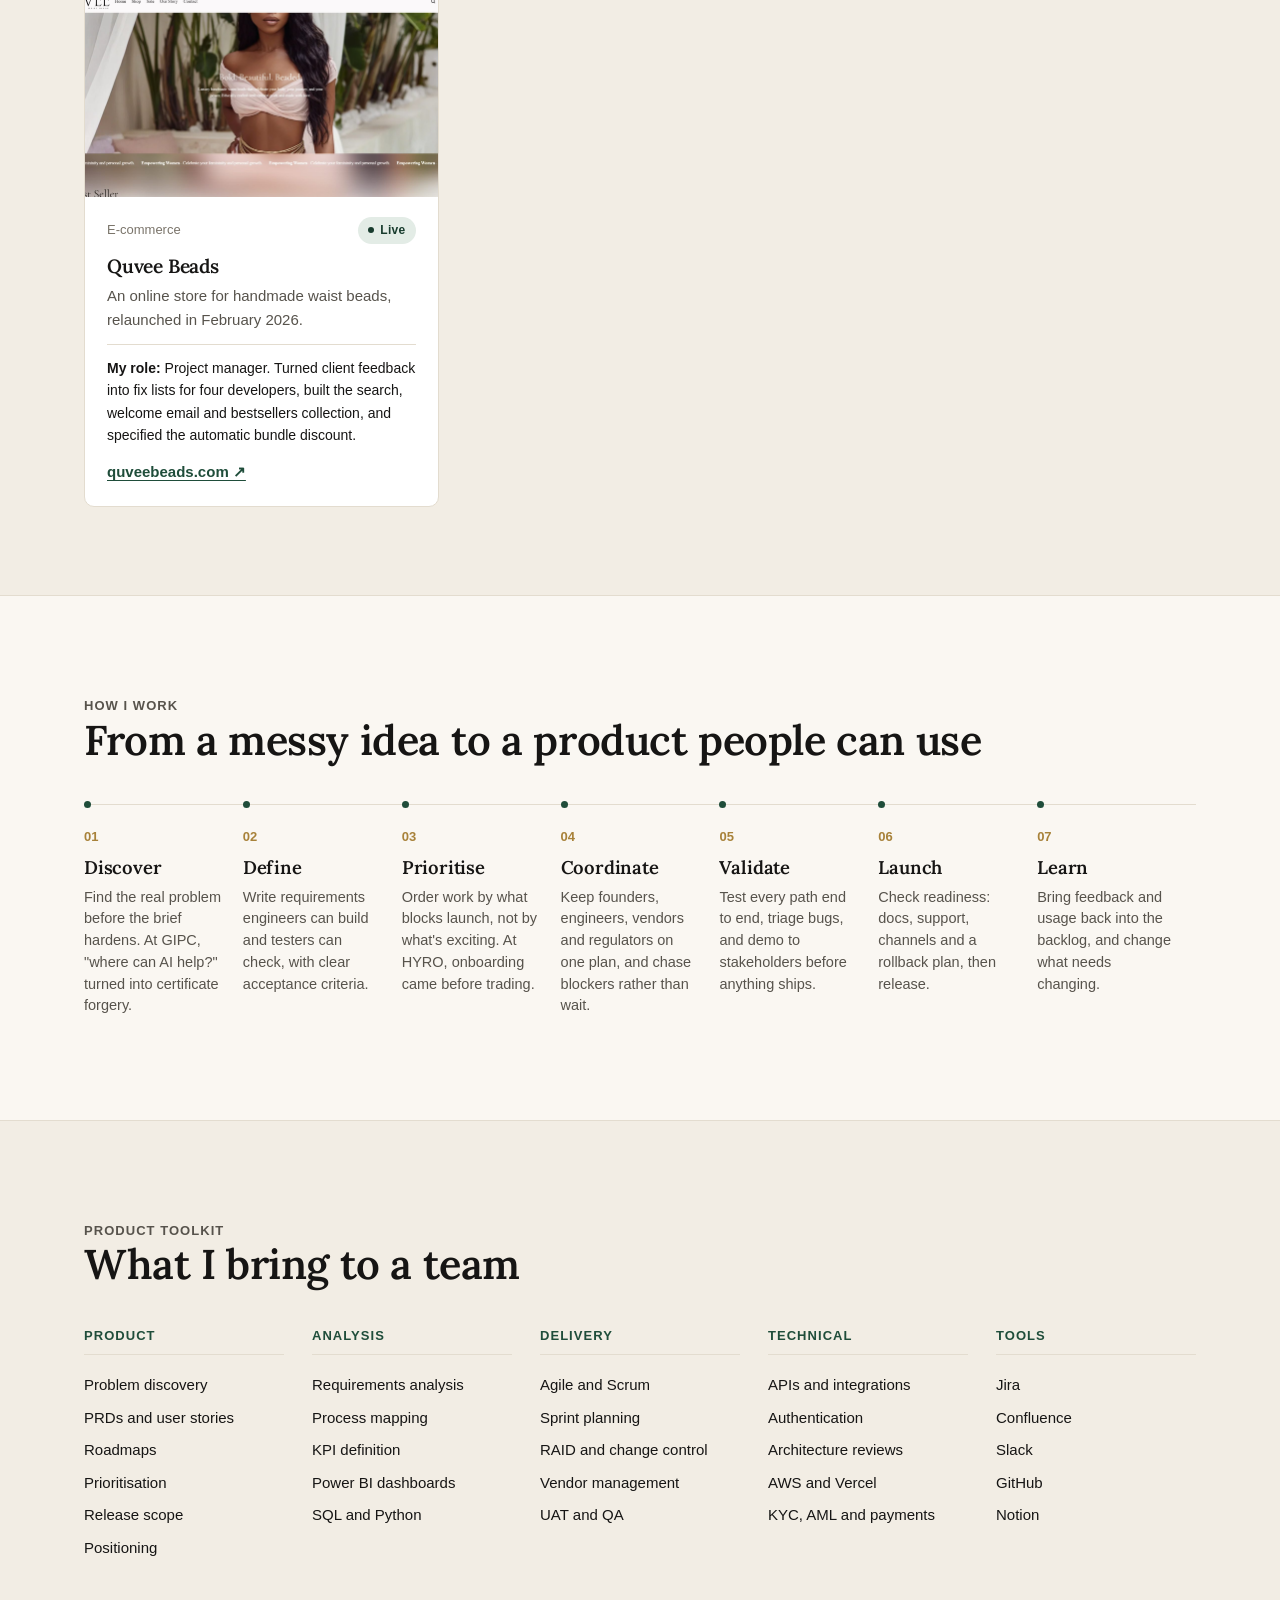
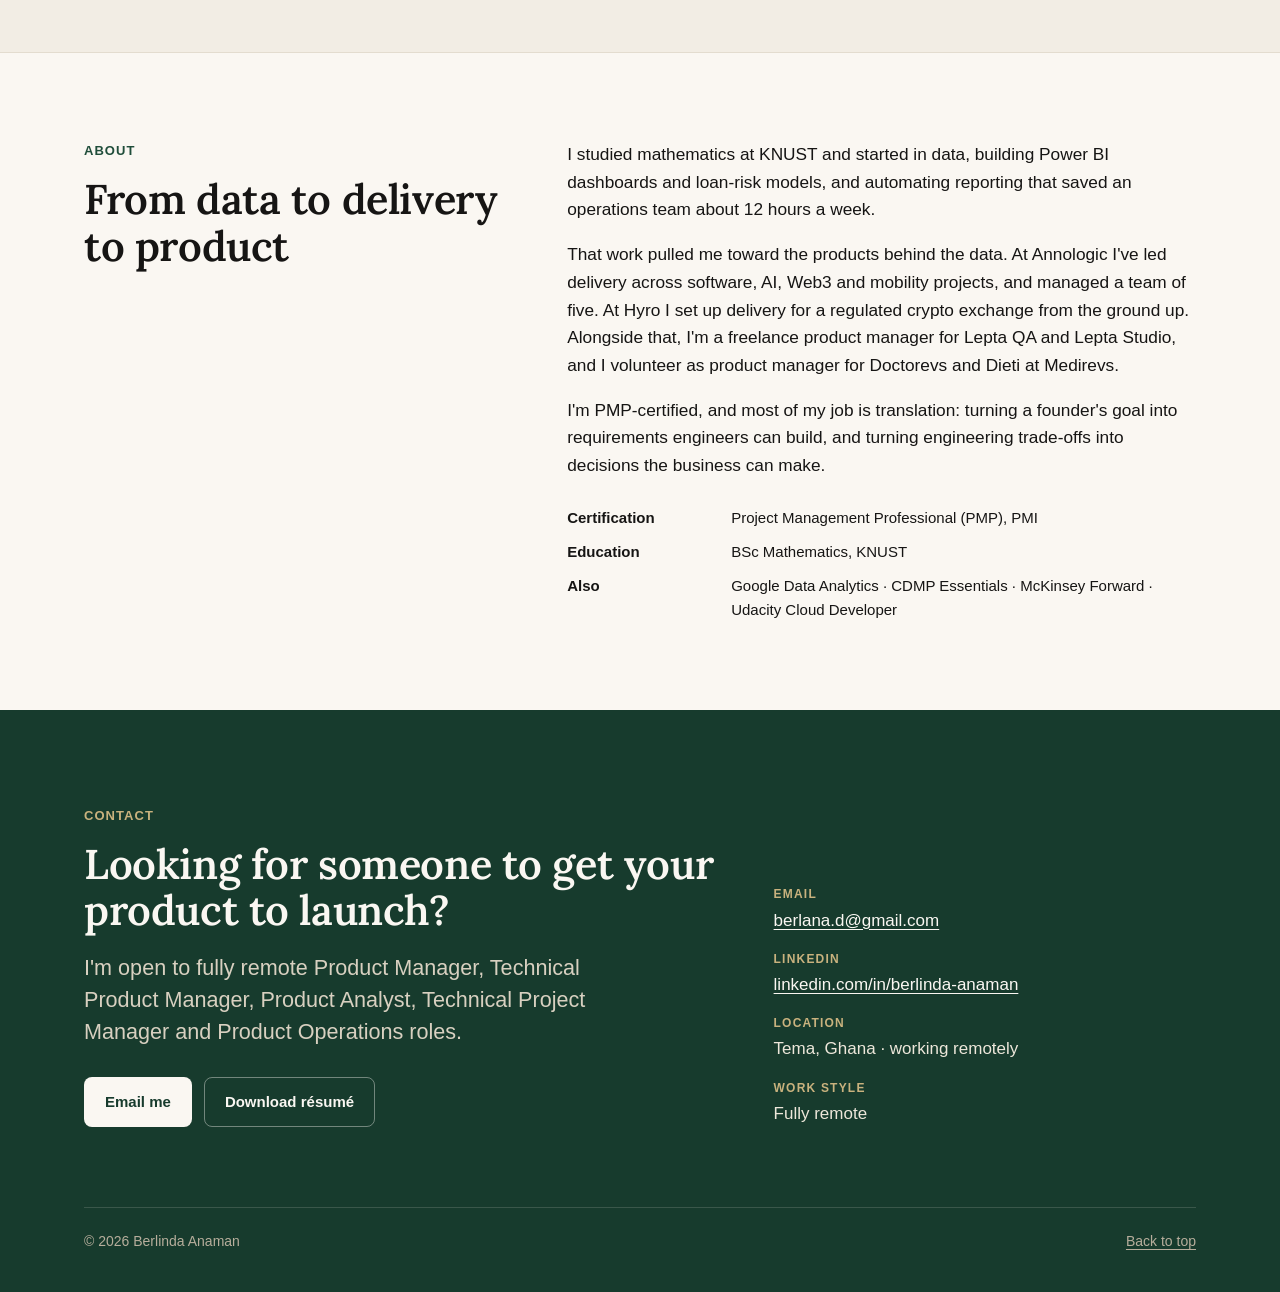
==== commit c07018fc: "updated located" ====
--- a/index.html
+++ b/index.html
@@ -4,7 +4,7 @@
 <meta charset="utf-8">
 <meta name="viewport" content="width=device-width, initial-scale=1">
 <title>Berlinda Anaman, PMP | Product Manager &amp; Technical Project Manager</title>
-<meta name="description" content="Product Manager and Technical Project Manager who turns complex ideas into clear, testable, launch-ready digital products across fintech, healthtech, SaaS and mobility. PMP-certified, Accra-based, open to fully remote roles.">
+<meta name="description" content="Product Manager and Technical Project Manager who turns complex ideas into clear, testable, launch-ready digital products across fintech, healthtech, SaaS and mobility. PMP-certified, Tema-based, open to fully remote roles.">
 <link rel="canonical" href="https://berlindaanaman.com/">
 <meta name="theme-color" content="#FAF7F2">
 <meta property="og:type" content="website">
@@ -51,7 +51,7 @@
   <div class="wrap">
     <div class="hero-grid">
       <div>
-        <p class="avail"><i aria-hidden="true"></i>Open to fully remote roles</p>
+        <!-- <p class="avail"><i aria-hidden="true"></i>Open to fully remote roles</p> -->
         <p class="eyebrow">Product Manager · Technical Project Manager</p>
         <h1>Berlinda Anaman, PMP</h1>
         <p class="lede">I turn complex ideas into clear, testable and launch-ready digital products.</p>
@@ -380,7 +380,7 @@
       <dl>
         <div><dt>Email</dt><dd><a href="mailto:berlana.d@gmail.com">berlana.d@gmail.com</a></dd></div>
         <div><dt>LinkedIn</dt><dd><a href="https://www.linkedin.com/in/berlinda-anaman/" target="_blank" rel="noopener">linkedin.com/in/berlinda-anaman</a></dd></div>
-        <div><dt>Location</dt><dd>Accra, Ghana · working remotely</dd></div>
+        <div><dt>Location</dt><dd>Tema, Ghana · working remotely</dd></div>
         <div><dt>Work style</dt><dd>Fully remote</dd></div>
       </dl>
     </div>
